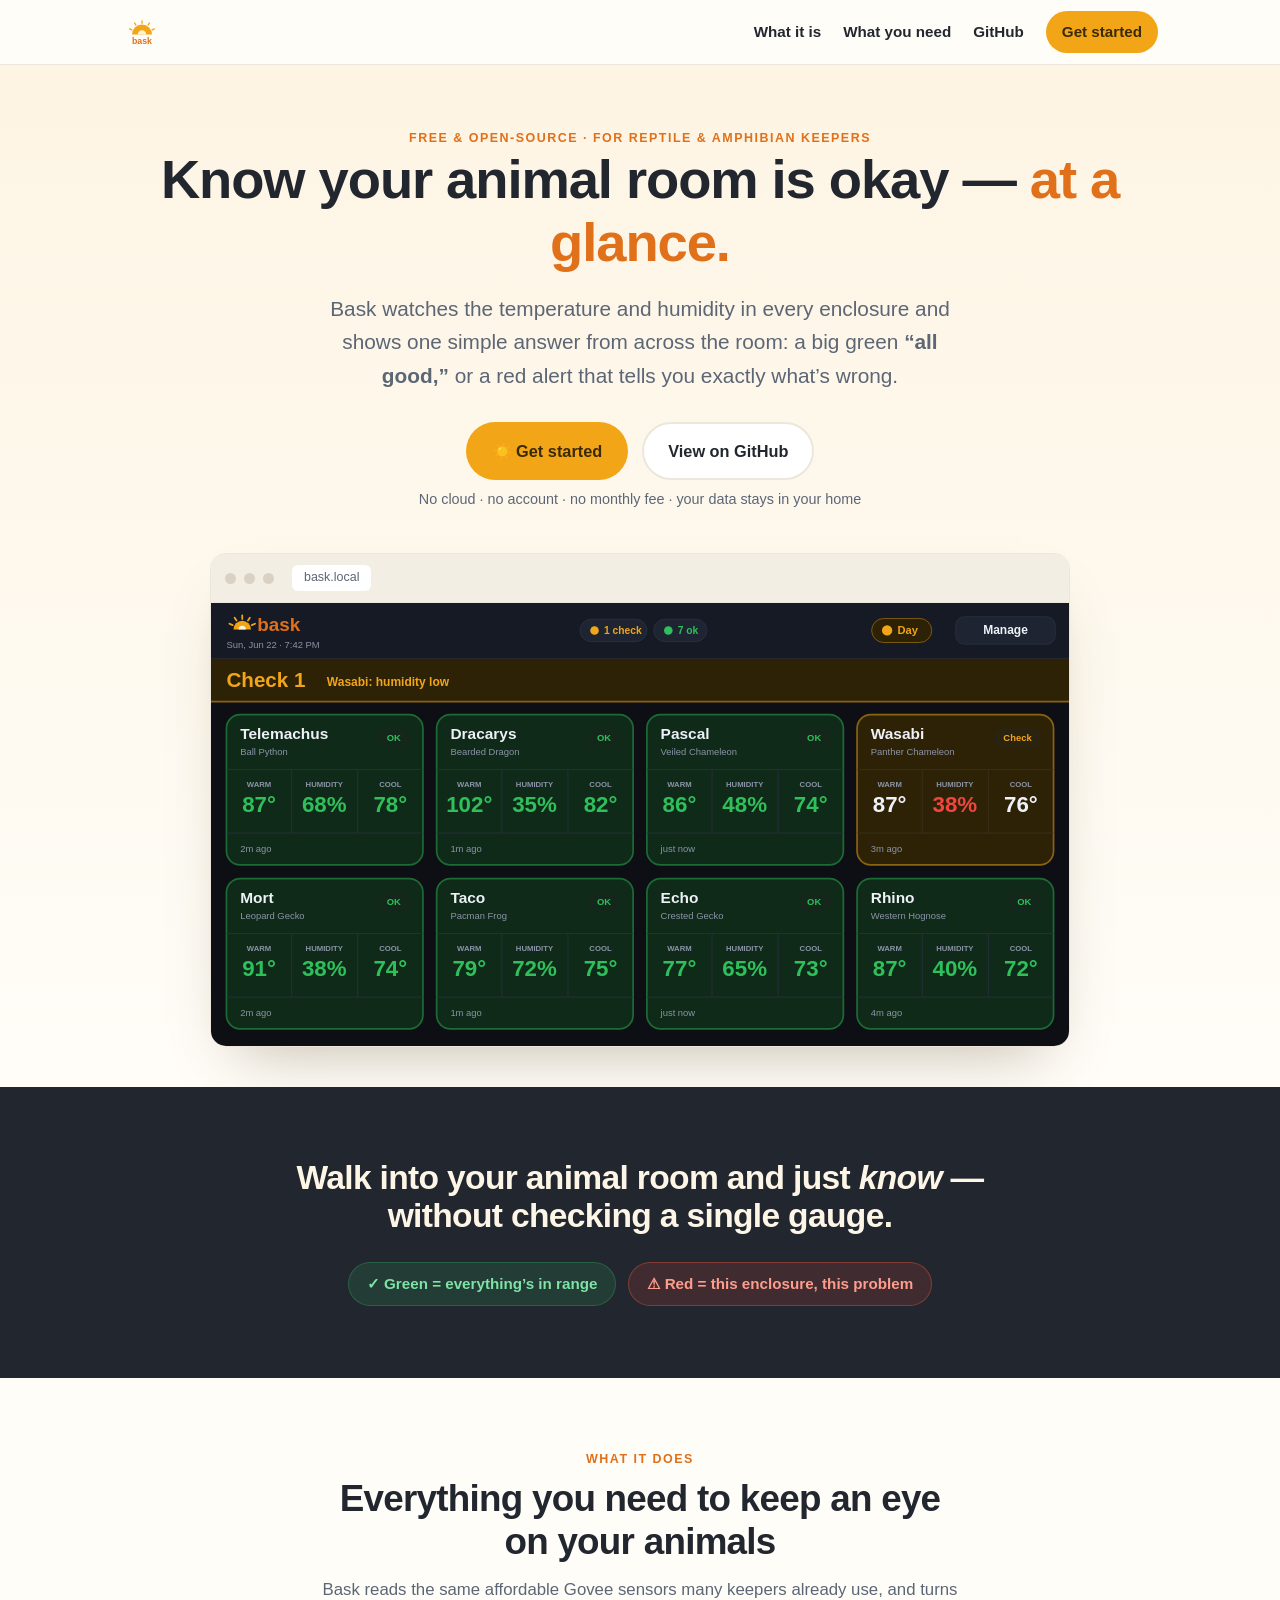
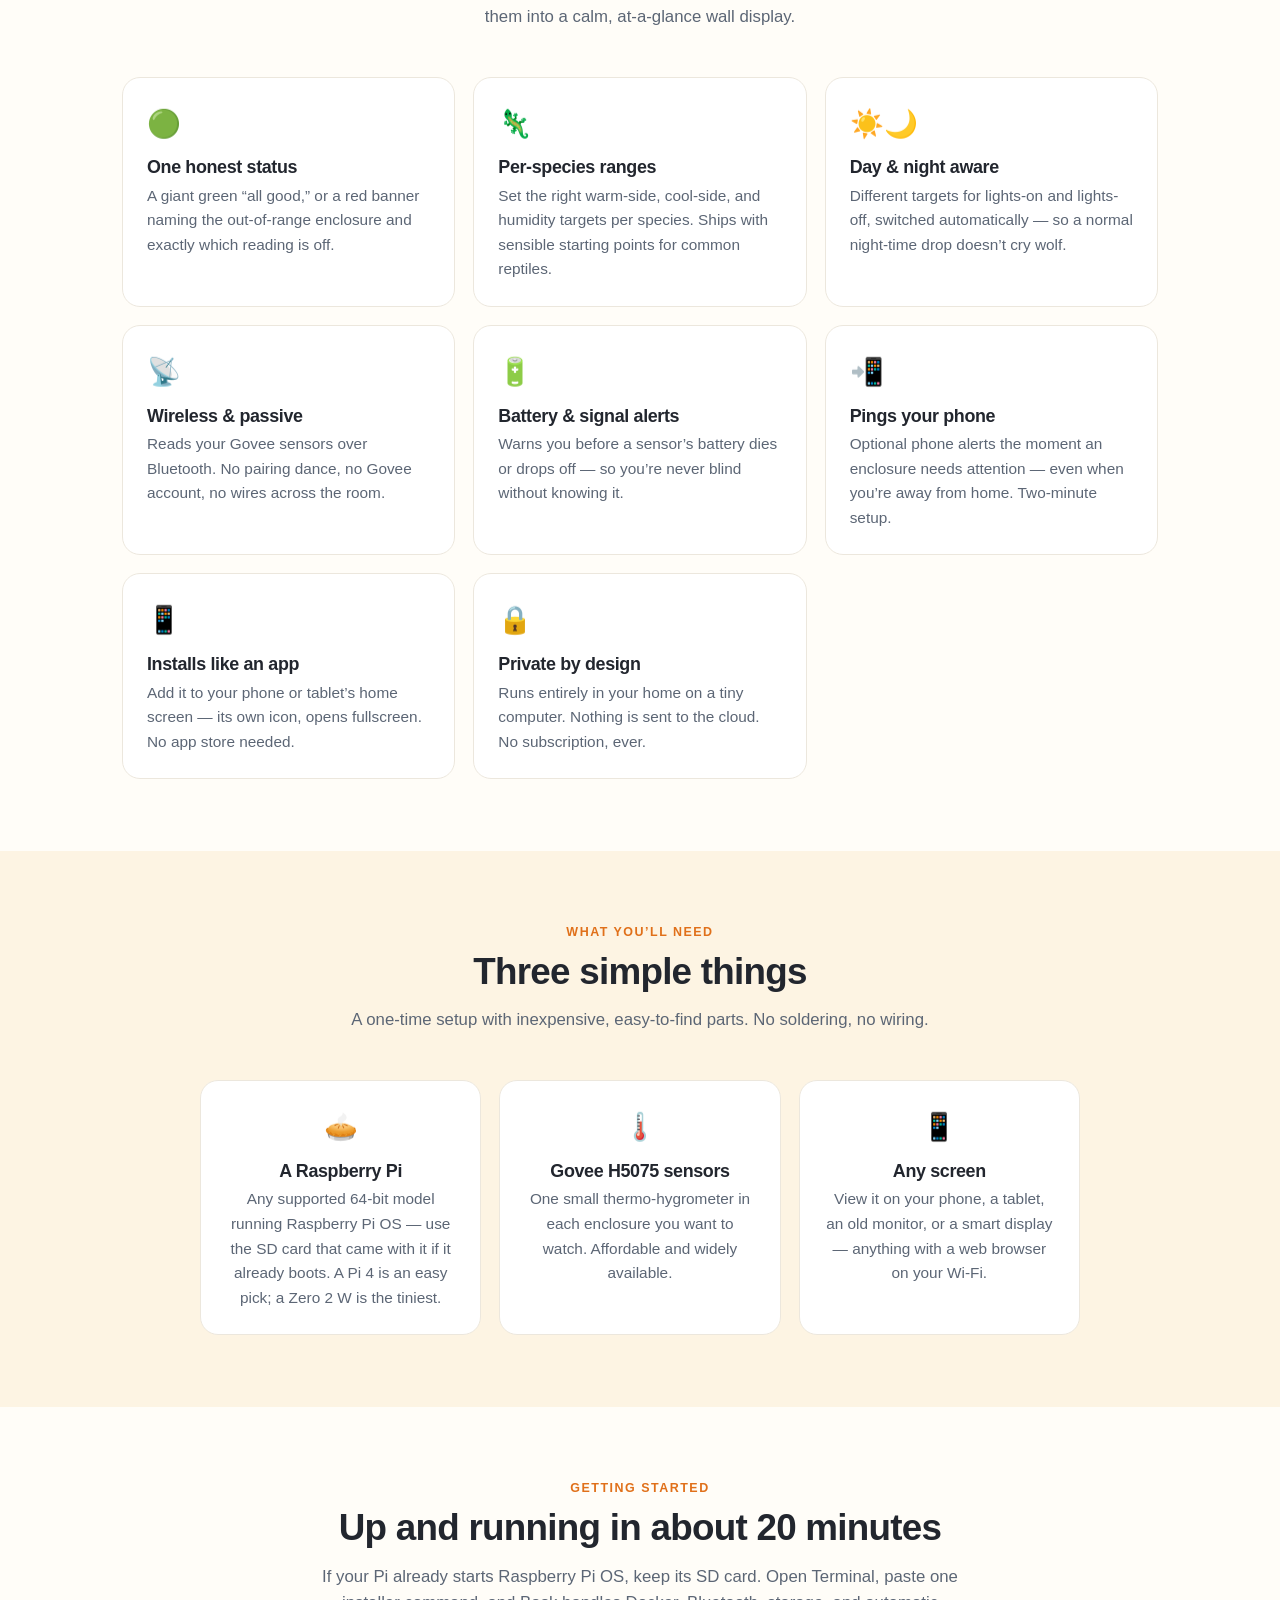
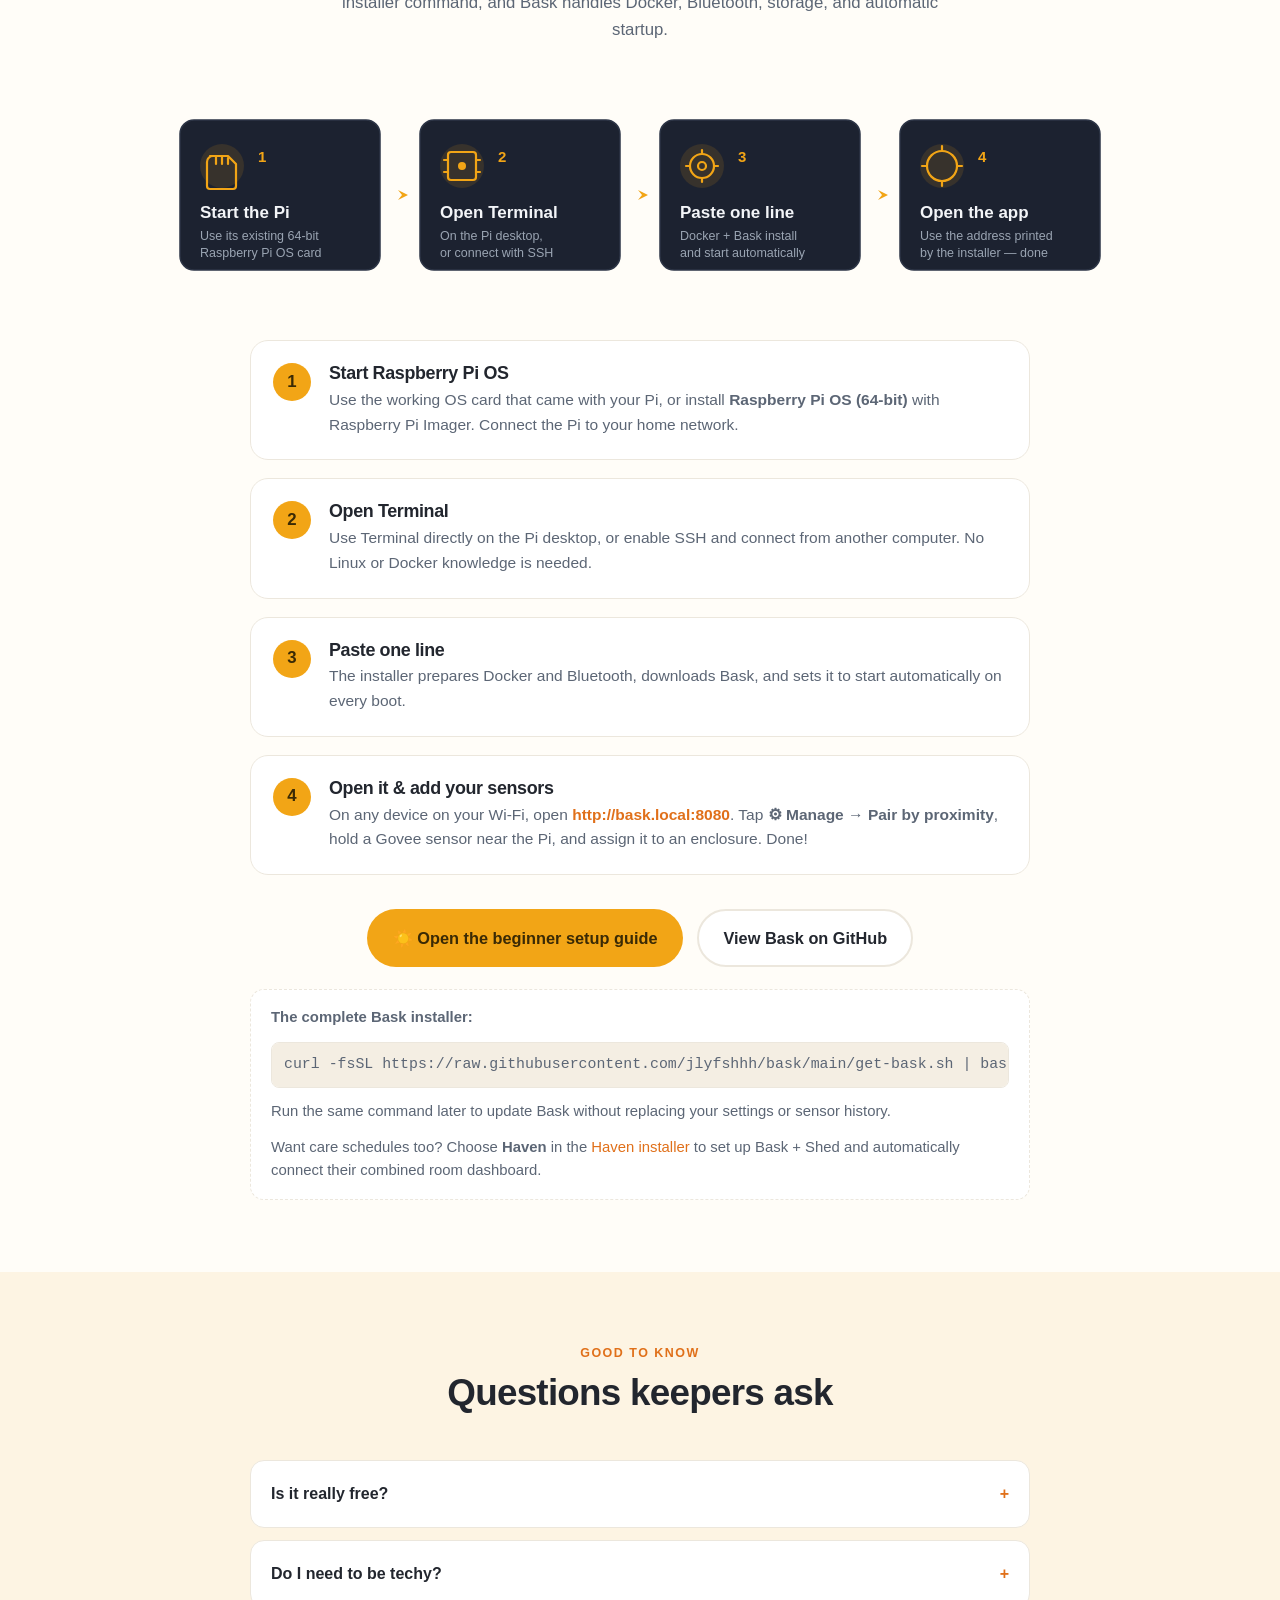
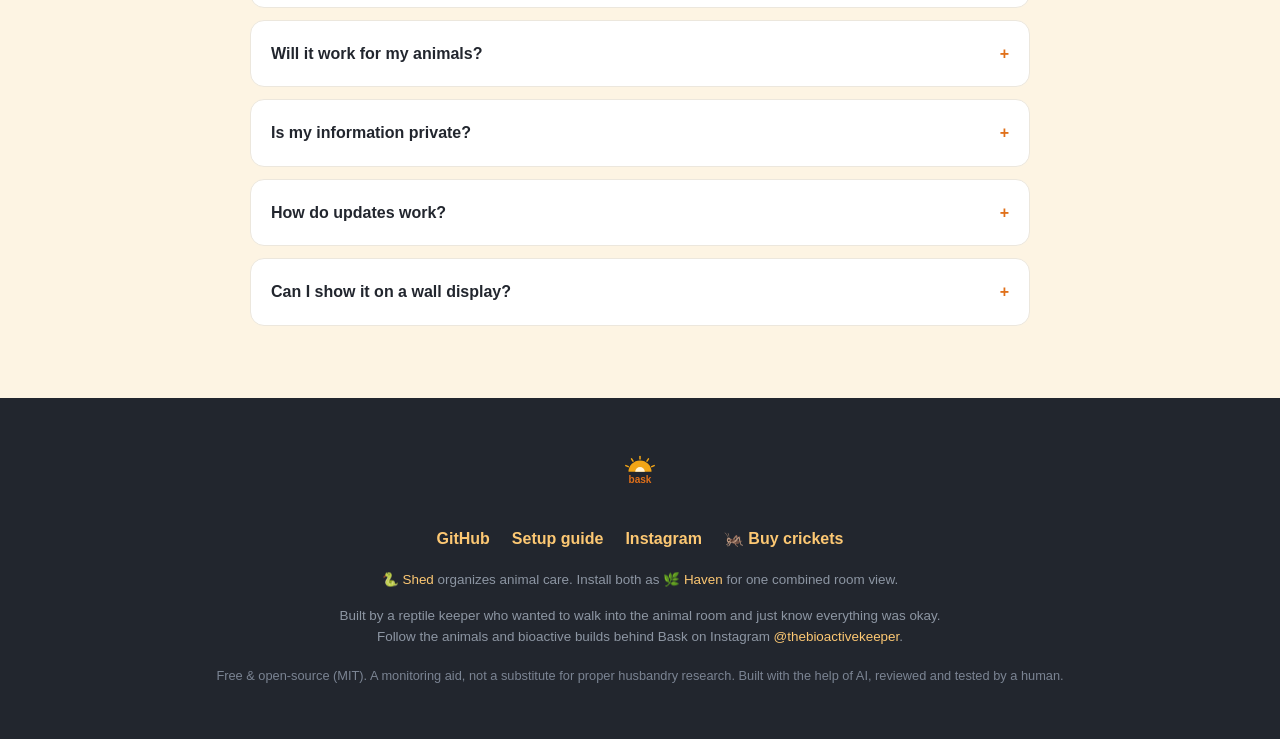
==== site/bask/index.html @ ff04542f "Serve every page from one domain under real paths The URLs were inconsistent — /haven was a path whi" ====
<!DOCTYPE html>
<html lang="en">
<head>
<meta charset="UTF-8">
<meta name="viewport" content="width=device-width, initial-scale=1">
<title>Bask — know your animal room is okay, at a glance</title>
<meta name="description" content="Bask is a free, self-hosted Docker dashboard for reptile & amphibian keepers. It reads Govee sensors over Bluetooth and shows a big green 'all good' — or a clear alert. One-line Raspberry Pi install, no account.">
<link rel="icon" type="image/svg+xml" href="favicon.svg">

<!-- Social / link previews -->
<meta property="og:type" content="website">
<meta property="og:title" content="Bask — know your animal room is okay, at a glance">
<meta property="og:description" content="A free, self-hosted temperature & humidity dashboard for reptile keepers. One-line Docker install on Raspberry Pi OS — no account or subscription.">
<meta property="og:url" content="https://animalroom.app/bask/">
<meta property="og:image" content="https://animalroom.app/bask/og.png">
<meta property="og:image:width" content="1200">
<meta property="og:image:height" content="630">
<meta name="twitter:card" content="summary_large_image">
<meta name="twitter:title" content="Bask — know your animal room is okay, at a glance">
<meta name="twitter:description" content="A free, self-hosted temperature & humidity dashboard for reptile keepers. One-line Docker install on Raspberry Pi OS.">
<meta name="twitter:image" content="https://animalroom.app/bask/og.png">

<style>
  :root{
    --amber:#F2A516; --amber-deep:#E0701A; --cream:#FFF3D6;
    --ink:#22262e; --muted:#5c6675; --line:#ece7dd;
    --bg:#fffdf8; --bg-warm:#fdf4e3; --card:#ffffff;
    --ok:#2e9e5b; --danger:#e0533d;
    --radius:18px; --maxw:1080px;
    --font:-apple-system,BlinkMacSystemFont,"Segoe UI",Roboto,Helvetica,Arial,sans-serif;
  }
  *{box-sizing:border-box}
  html{scroll-behavior:smooth}
  body{margin:0;font-family:var(--font);color:var(--ink);background:var(--bg);line-height:1.6;-webkit-font-smoothing:antialiased}
  a{color:var(--amber-deep);text-decoration:none}
  a:hover{text-decoration:underline}
  h1,h2,h3{line-height:1.15;letter-spacing:-0.02em;margin:0}
  .wrap{max-width:var(--maxw);margin:0 auto;padding:0 22px}
  section{padding:72px 0}
  .eyebrow{text-transform:uppercase;letter-spacing:.12em;font-size:.78rem;font-weight:800;color:var(--amber-deep)}

  /* Header */
  header{position:sticky;top:0;z-index:50;background:rgba(255,253,248,.85);backdrop-filter:blur(10px);border-bottom:1px solid var(--line)}
  .nav{display:flex;align-items:center;justify-content:space-between;height:64px}
  .nav img{height:30px;display:block}
  .nav-links{display:flex;align-items:center;gap:22px;font-weight:600;font-size:.95rem}
  .nav-links a{color:var(--ink)}
  .nav-cta{background:var(--amber);color:#3a2a05!important;padding:9px 16px;border-radius:999px;font-weight:700}
  .nav-cta:hover{background:var(--amber-deep);color:#fff!important;text-decoration:none}
  @media(max-width:620px){.nav-links .hide-sm{display:none}}

  /* Hero */
  .hero{background:linear-gradient(180deg,var(--bg-warm),var(--bg));padding:64px 0 40px;text-align:center}
  .hero h1{font-size:clamp(2.1rem,5.5vw,3.4rem);font-weight:800}
  .hero .sun{font-size:2.2rem}
  .hero p.lead{font-size:clamp(1.05rem,2.4vw,1.3rem);color:var(--muted);max-width:640px;margin:18px auto 0}
  .cta-row{display:flex;gap:14px;justify-content:center;flex-wrap:wrap;margin:30px 0 8px}
  .btn{display:inline-flex;align-items:center;gap:9px;padding:14px 24px;border-radius:999px;font-weight:700;font-size:1.02rem;border:2px solid transparent;cursor:pointer}
  .btn-primary{background:var(--amber);color:#3a2a05}
  .btn-primary:hover{background:var(--amber-deep);color:#fff;text-decoration:none}
  .btn-ghost{background:#fff;border-color:var(--line);color:var(--ink)}
  .btn-ghost:hover{border-color:var(--amber);text-decoration:none}
  .hero-note{font-size:.9rem;color:var(--muted);margin-top:6px}

  /* Browser mockup */
  .mock{max-width:860px;margin:42px auto 0;border-radius:16px;overflow:hidden;border:1px solid var(--line);box-shadow:0 30px 60px -28px rgba(80,60,20,.35)}
  .mock-bar{display:flex;align-items:center;gap:8px;padding:11px 14px;background:#f3eee4;border-bottom:1px solid var(--line)}
  .mock-bar i{width:11px;height:11px;border-radius:50%;background:#d9d2c4;display:block}
  .mock-url{margin-left:10px;font-size:.78rem;color:var(--muted);background:#fff;border-radius:6px;padding:3px 12px}
  .mock img{display:block;width:100%}

  /* Idea band */
  .idea{background:var(--ink);color:#fdf6e7;text-align:center}
  .idea h2{font-size:clamp(1.5rem,4vw,2.1rem);font-weight:800;max-width:720px;margin:0 auto}
  .idea .chips{display:flex;gap:12px;justify-content:center;margin-top:26px;flex-wrap:wrap}
  .chip{padding:9px 18px;border-radius:999px;font-weight:700;font-size:.95rem}
  .chip.good{background:rgba(46,158,91,.18);color:#7ee3a6;border:1px solid rgba(46,158,91,.4)}
  .chip.bad{background:rgba(224,83,61,.16);color:#ff9d8c;border:1px solid rgba(224,83,61,.4)}

  /* Section heads */
  .shead{text-align:center;max-width:640px;margin:0 auto 46px}
  .shead h2{font-size:clamp(1.6rem,4vw,2.3rem);font-weight:800;margin-top:8px}
  .shead p{color:var(--muted);margin:14px 0 0;font-size:1.05rem}

  /* Feature grid */
  .grid{display:grid;grid-template-columns:repeat(auto-fit,minmax(250px,1fr));gap:18px}
  .feat{background:var(--card);border:1px solid var(--line);border-radius:var(--radius);padding:24px}
  .feat .ico{font-size:1.7rem}
  .feat h3{font-size:1.12rem;margin:12px 0 6px}
  .feat p{margin:0;color:var(--muted);font-size:.96rem}

  /* Need */
  .need{background:var(--bg-warm)}
  .need .grid{max-width:880px;margin:0 auto}
  .need .feat{text-align:center;background:#fff}

  /* Steps */
  .flow{max-width:940px;margin:0 auto 40px;display:block}
  .flow img{width:100%;display:block}
  .steps{display:grid;gap:18px;max-width:780px;margin:0 auto}
  .step{display:flex;gap:18px;background:var(--card);border:1px solid var(--line);border-radius:var(--radius);padding:22px}
  .step .n{flex:none;width:38px;height:38px;border-radius:50%;background:var(--amber);color:#3a2a05;font-weight:800;display:flex;align-items:center;justify-content:center;font-size:1.05rem}
  .step h3{font-size:1.12rem;margin:0 0 4px}
  .step p{margin:0;color:var(--muted);font-size:.97rem}
  .step code{background:#f4eee3;border:1px solid var(--line);border-radius:6px;padding:2px 7px;font-size:.86em}
  .step .url{font-weight:700;color:var(--amber-deep)}
  .alt{max-width:780px;margin:22px auto 0;background:#fff;border:1px dashed var(--line);border-radius:14px;padding:16px 20px;font-size:.93rem;color:var(--muted)}
  .alt code{display:block;max-width:100%;overflow-x:auto;margin:12px 0;background:#f4eee3;border:1px solid var(--line);border-radius:8px;padding:10px 12px;white-space:nowrap;user-select:all}

  /* FAQ */
  .faq{max-width:780px;margin:0 auto;display:grid;gap:12px}
  details{background:var(--card);border:1px solid var(--line);border-radius:14px;padding:4px 20px}
  summary{cursor:pointer;font-weight:700;padding:16px 0;list-style:none}
  summary::-webkit-details-marker{display:none}
  summary::after{content:"+";float:right;color:var(--amber-deep);font-weight:800}
  details[open] summary::after{content:"–"}
  details p{margin:0 0 16px;color:var(--muted)}

  /* Footer */
  footer{background:var(--ink);color:#cdd3dc;padding:54px 0 40px;text-align:center}
  footer .flogo{height:34px;margin-bottom:14px}
  footer a{color:#fdc873}
  .flinks{display:flex;gap:22px;justify-content:center;flex-wrap:wrap;margin:18px 0;font-weight:600}
  footer .fine{font-size:.84rem;color:#8d96a3;max-width:640px;margin:14px auto 0}
  .disc{font-size:.8rem;color:#7b8493;margin-top:18px}
</style>
</head>
<body>

<header>
  <div class="wrap nav">
    <a href="#top"><img src="bask-logo.svg" alt="Bask"></a>
    <nav class="nav-links">
      <a class="hide-sm" href="#what">What it is</a>
      <a class="hide-sm" href="#need">What you need</a>
      <a href="https://github.com/jlyfshhh/bask">GitHub</a>
      <a class="nav-cta" href="#start">Get started</a>
    </nav>
  </div>
</header>

<a id="top"></a>
<section class="hero">
  <div class="wrap">
    <div class="eyebrow">Free &amp; open-source · for reptile &amp; amphibian keepers</div>
    <h1>Know your animal room is okay — <span style="color:var(--amber-deep)">at a glance.</span></h1>
    <p class="lead">Bask watches the temperature and humidity in every enclosure and shows one simple answer from across the room: a big green <b>“all good,”</b> or a red alert that tells you exactly what’s wrong.</p>
    <div class="cta-row">
      <a class="btn btn-primary" href="#start">☀️ Get started</a>
      <a class="btn btn-ghost" href="https://github.com/jlyfshhh/bask">View on GitHub</a>
    </div>
    <div class="hero-note">No cloud · no account · no monthly fee · your data stays in your home</div>

    <div class="mock">
      <div class="mock-bar"><i></i><i></i><i></i><span class="mock-url">bask.local</span></div>
      <img src="dashboard.svg" alt="The Bask dashboard showing enclosures with temperature and humidity, most green and one flagged">
    </div>
  </div>
</section>

<section class="idea">
  <div class="wrap">
    <h2>Walk into your animal room and just <em>know</em> — without checking a single gauge.</h2>
    <div class="chips">
      <span class="chip good">✓ Green = everything’s in range</span>
      <span class="chip bad">⚠ Red = this enclosure, this problem</span>
    </div>
  </div>
</section>

<section id="what">
  <div class="wrap">
    <div class="shead">
      <div class="eyebrow">What it does</div>
      <h2>Everything you need to keep an eye on your animals</h2>
      <p>Bask reads the same affordable Govee sensors many keepers already use, and turns them into a calm, at-a-glance wall display.</p>
    </div>
    <div class="grid">
      <div class="feat"><div class="ico">🟢</div><h3>One honest status</h3><p>A giant green “all good,” or a red banner naming the out-of-range enclosure and exactly which reading is off.</p></div>
      <div class="feat"><div class="ico">🦎</div><h3>Per-species ranges</h3><p>Set the right warm-side, cool-side, and humidity targets per species. Ships with sensible starting points for common reptiles.</p></div>
      <div class="feat"><div class="ico">☀️🌙</div><h3>Day &amp; night aware</h3><p>Different targets for lights-on and lights-off, switched automatically — so a normal night-time drop doesn’t cry wolf.</p></div>
      <div class="feat"><div class="ico">📡</div><h3>Wireless &amp; passive</h3><p>Reads your Govee sensors over Bluetooth. No pairing dance, no Govee account, no wires across the room.</p></div>
      <div class="feat"><div class="ico">🔋</div><h3>Battery &amp; signal alerts</h3><p>Warns you before a sensor’s battery dies or drops off — so you’re never blind without knowing it.</p></div>
      <div class="feat"><div class="ico">📲</div><h3>Pings your phone</h3><p>Optional phone alerts the moment an enclosure needs attention — even when you’re away from home. Two-minute setup.</p></div>
      <div class="feat"><div class="ico">📱</div><h3>Installs like an app</h3><p>Add it to your phone or tablet’s home screen — its own icon, opens fullscreen. No app store needed.</p></div>
      <div class="feat"><div class="ico">🔒</div><h3>Private by design</h3><p>Runs entirely in your home on a tiny computer. Nothing is sent to the cloud. No subscription, ever.</p></div>
    </div>
  </div>
</section>

<section class="need" id="need">
  <div class="wrap">
    <div class="shead">
      <div class="eyebrow">What you’ll need</div>
      <h2>Three simple things</h2>
      <p>A one-time setup with inexpensive, easy-to-find parts. No soldering, no wiring.</p>
    </div>
    <div class="grid">
      <div class="feat"><div class="ico">🥧</div><h3>A Raspberry Pi</h3><p>Any supported 64-bit model running Raspberry Pi OS — use the SD card that came with it if it already boots. A Pi 4 is an easy pick; a Zero 2 W is the tiniest.</p></div>
      <div class="feat"><div class="ico">🌡️</div><h3>Govee H5075 sensors</h3><p>One small thermo-hygrometer in each enclosure you want to watch. Affordable and widely available.</p></div>
      <div class="feat"><div class="ico">📱</div><h3>Any screen</h3><p>View it on your phone, a tablet, an old monitor, or a smart display — anything with a web browser on your Wi-Fi.</p></div>
    </div>
  </div>
</section>

<section id="start">
  <div class="wrap">
    <div class="shead">
      <div class="eyebrow">Getting started</div>
      <h2>Up and running in about 20 minutes</h2>
      <p>If your Pi already starts Raspberry Pi OS, keep its SD card. Open Terminal, paste one installer command, and Bask handles Docker, Bluetooth, storage, and automatic startup.</p>
    </div>

    <a class="flow"><img src="setup-flow.svg" alt="Four steps: start Raspberry Pi OS, open Terminal, install Bask, open the dashboard"></a>

    <div class="steps">
      <div class="step"><div class="n">1</div><div>
        <h3>Start Raspberry Pi OS</h3>
        <p>Use the working OS card that came with your Pi, or install <b>Raspberry Pi OS (64-bit)</b> with Raspberry Pi Imager. Connect the Pi to your home network.</p>
      </div></div>
      <div class="step"><div class="n">2</div><div>
        <h3>Open Terminal</h3>
        <p>Use Terminal directly on the Pi desktop, or enable SSH and connect from another computer. No Linux or Docker knowledge is needed.</p>
      </div></div>
      <div class="step"><div class="n">3</div><div>
        <h3>Paste one line</h3>
        <p>The installer prepares Docker and Bluetooth, downloads Bask, and sets it to start automatically on every boot.</p>
      </div></div>
      <div class="step"><div class="n">4</div><div>
        <h3>Open it &amp; add your sensors</h3>
        <p>On any device on your Wi-Fi, open <span class="url">http://bask.local:8080</span>. Tap <b>⚙ Manage → Pair by proximity</b>, hold a Govee sensor near the Pi, and assign it to an enclosure. Done!</p>
      </div></div>
    </div>

    <div class="cta-row" style="margin-top:34px">
      <a class="btn btn-primary" href="https://github.com/jlyfshhh/bask/blob/main/docs/SETUP.md">☀️ Open the beginner setup guide</a>
      <a class="btn btn-ghost" href="https://github.com/jlyfshhh/bask">View Bask on GitHub</a>
    </div>
    <div class="alt">
      <b>The complete Bask installer:</b>
      <code>curl -fsSL https://raw.githubusercontent.com/jlyfshhh/bask/main/get-bask.sh | bash</code>
      <p style="margin:12px 0 0">Run the same command later to update Bask without replacing your settings or sensor history.</p>
      <p style="margin:12px 0 0">Want care schedules too? Choose <b>Haven</b> in the <a href="/haven/#install">Haven installer</a> to set up Bask + Shed and automatically connect their combined room dashboard.</p>
    </div>
  </div>
</section>

<section style="background:var(--bg-warm)">
  <div class="wrap">
    <div class="shead"><div class="eyebrow">Good to know</div><h2>Questions keepers ask</h2></div>
    <div class="faq">
      <details><summary>Is it really free?</summary><p>Yes — completely free and open-source under the MIT license. There’s no account, no subscription, and nothing is sold. If it helps and you’d like to chip in toward the animals’ crickets, there’s an optional tip jar, but it’s never required.</p></details>
      <details><summary>Do I need to be techy?</summary><p>No. Start Raspberry Pi OS, open Terminal, and paste one line. The installer handles Docker, Bluetooth, persistent storage, and automatic startup. The beginner guide explains both the on-screen and remote-SSH routes.</p></details>
      <details><summary>Will it work for my animals?</summary><p>Bask works for any keeper using Govee H5075 sensors. It ships with starting temperature and humidity ranges for several common reptiles, and you can adjust every number to match your species and your room. <b>It’s a monitoring aid, not veterinary advice</b> — always verify against trusted care resources.</p></details>
      <details><summary>Is my information private?</summary><p>Yes. Sensor readings, enclosure settings, and history stay on your own Raspberry Pi. Core monitoring needs no account or cloud. Optional integrations such as ntfy alerts or Cielo room climate contact only the service you choose to connect.</p></details>
      <details><summary>How do updates work?</summary><p>Run the same one-line installer again. It fetches the current code and rebuilds the Bask container without replacing your persistent settings or history. The Settings screen also provides a portable backup download.</p></details>
      <details><summary>Can I show it on a wall display?</summary><p>Yes. Open it on a cheap wall-mounted tablet, an old phone, a monitor, or a smart display like an Amazon Echo Show — anything with a web browser on your network.</p></details>
    </div>
  </div>
</section>

<footer>
  <div class="wrap">
    <img class="flogo" src="bask-logo.svg" alt="Bask">
    <div class="flinks">
      <a href="https://github.com/jlyfshhh/bask">GitHub</a>
      <a href="https://github.com/jlyfshhh/bask/blob/main/docs/SETUP.md">Setup guide</a>
      <a href="https://www.instagram.com/thebioactivekeeper">Instagram</a>
      <a href="https://ko-fi.com/jlyfshhh">🦗 Buy crickets</a>
    </div>
    <p class="fine"><a href="https://animalroom.app/shed/">🐍 Shed</a> organizes animal care. Install both as <a href="/haven/">🌿 Haven</a> for one combined room view.</p>
    <p class="fine">Built by a reptile keeper who wanted to walk into the animal room and just know everything was okay. Follow the animals and bioactive builds behind Bask on Instagram <a href="https://www.instagram.com/thebioactivekeeper">@thebioactivekeeper</a>.</p>
    <p class="disc">Free &amp; open-source (MIT). A monitoring aid, not a substitute for proper husbandry research. Built with the help of AI, reviewed and tested by a human.</p>
  </div>
</footer>

</body>
</html>
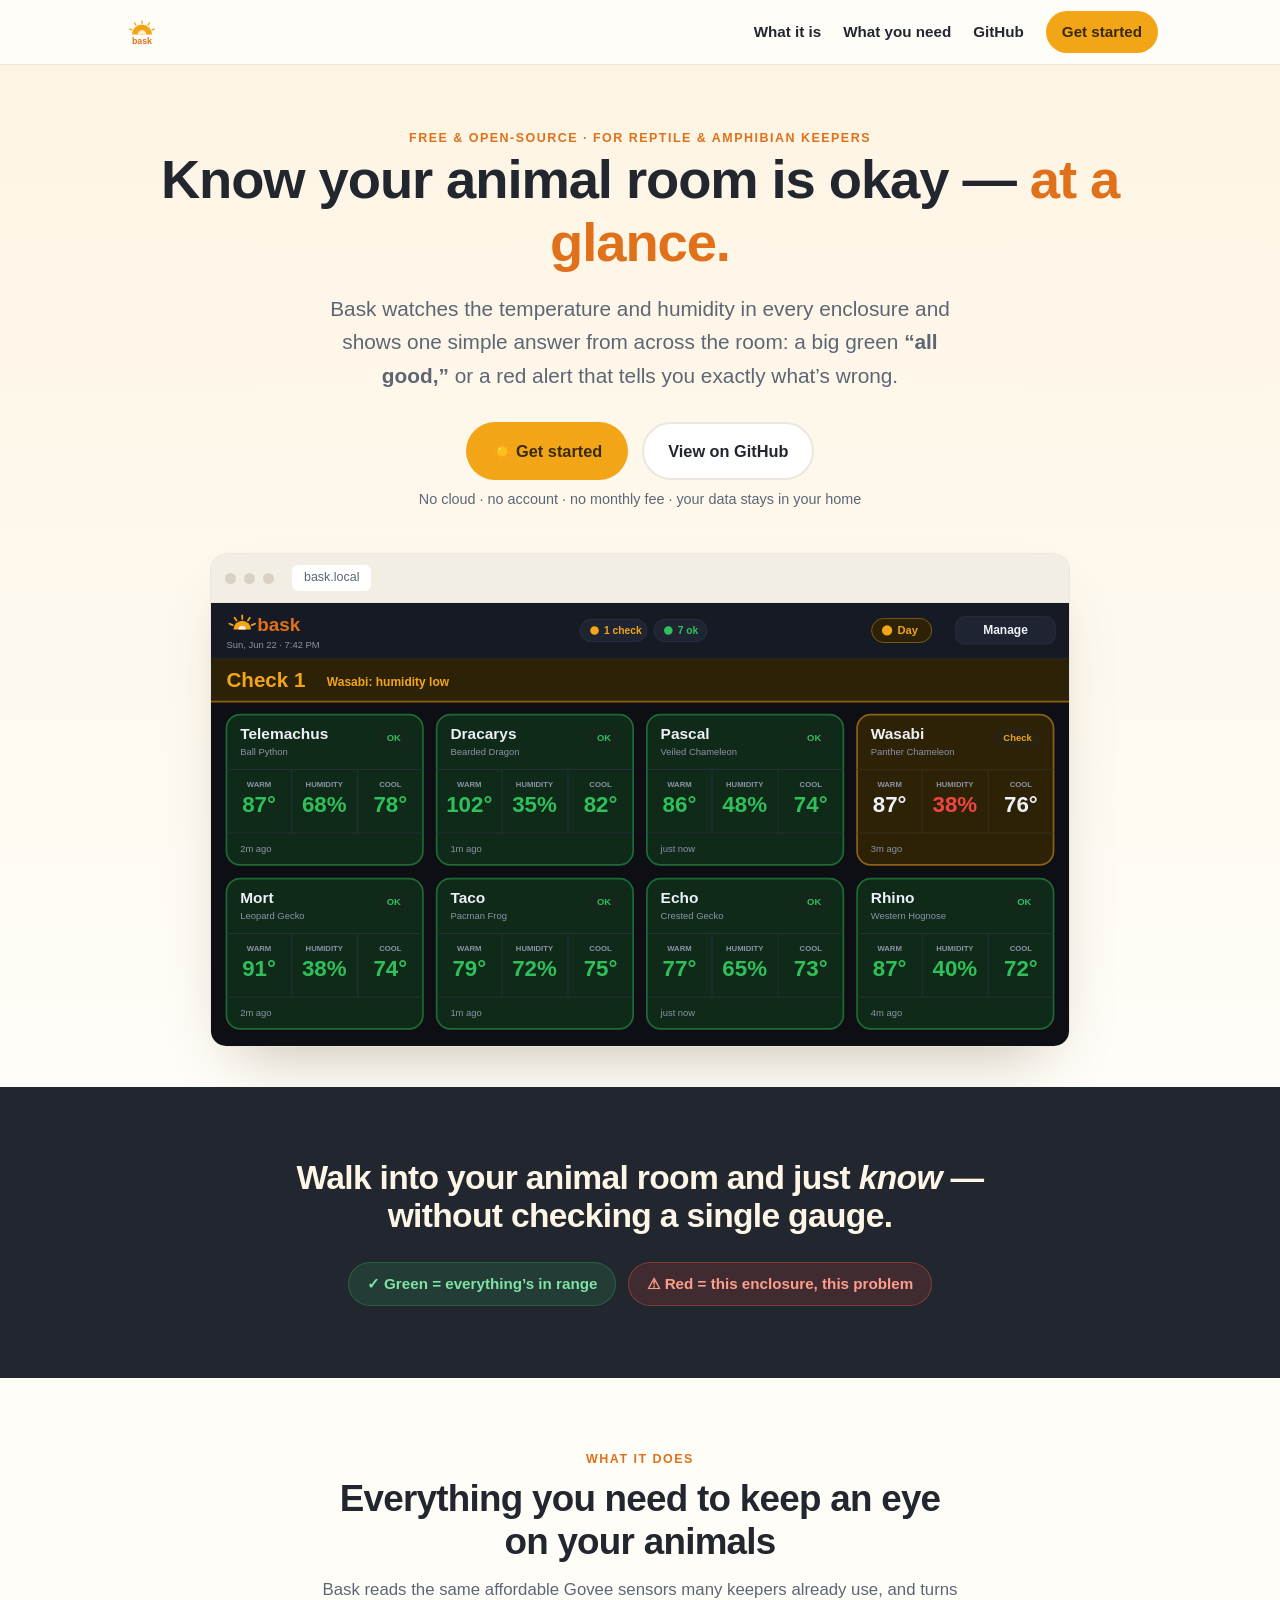
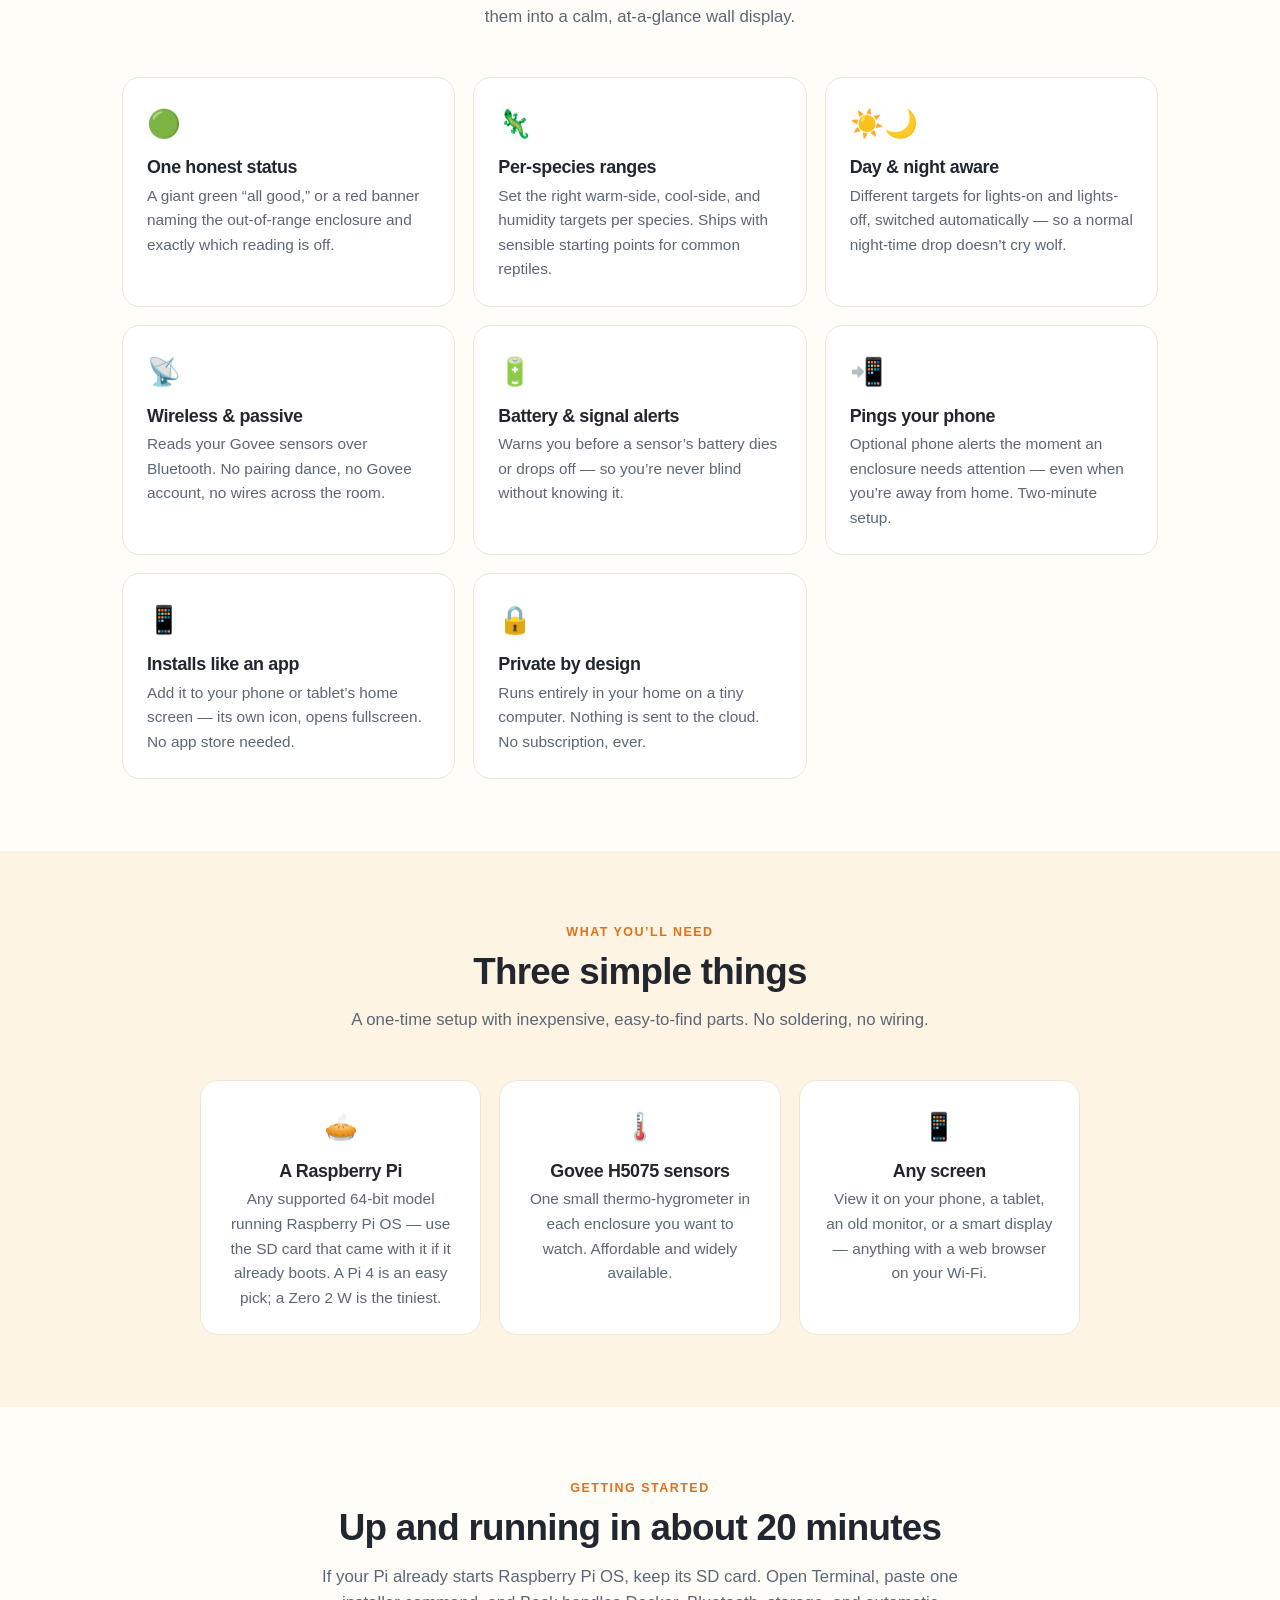
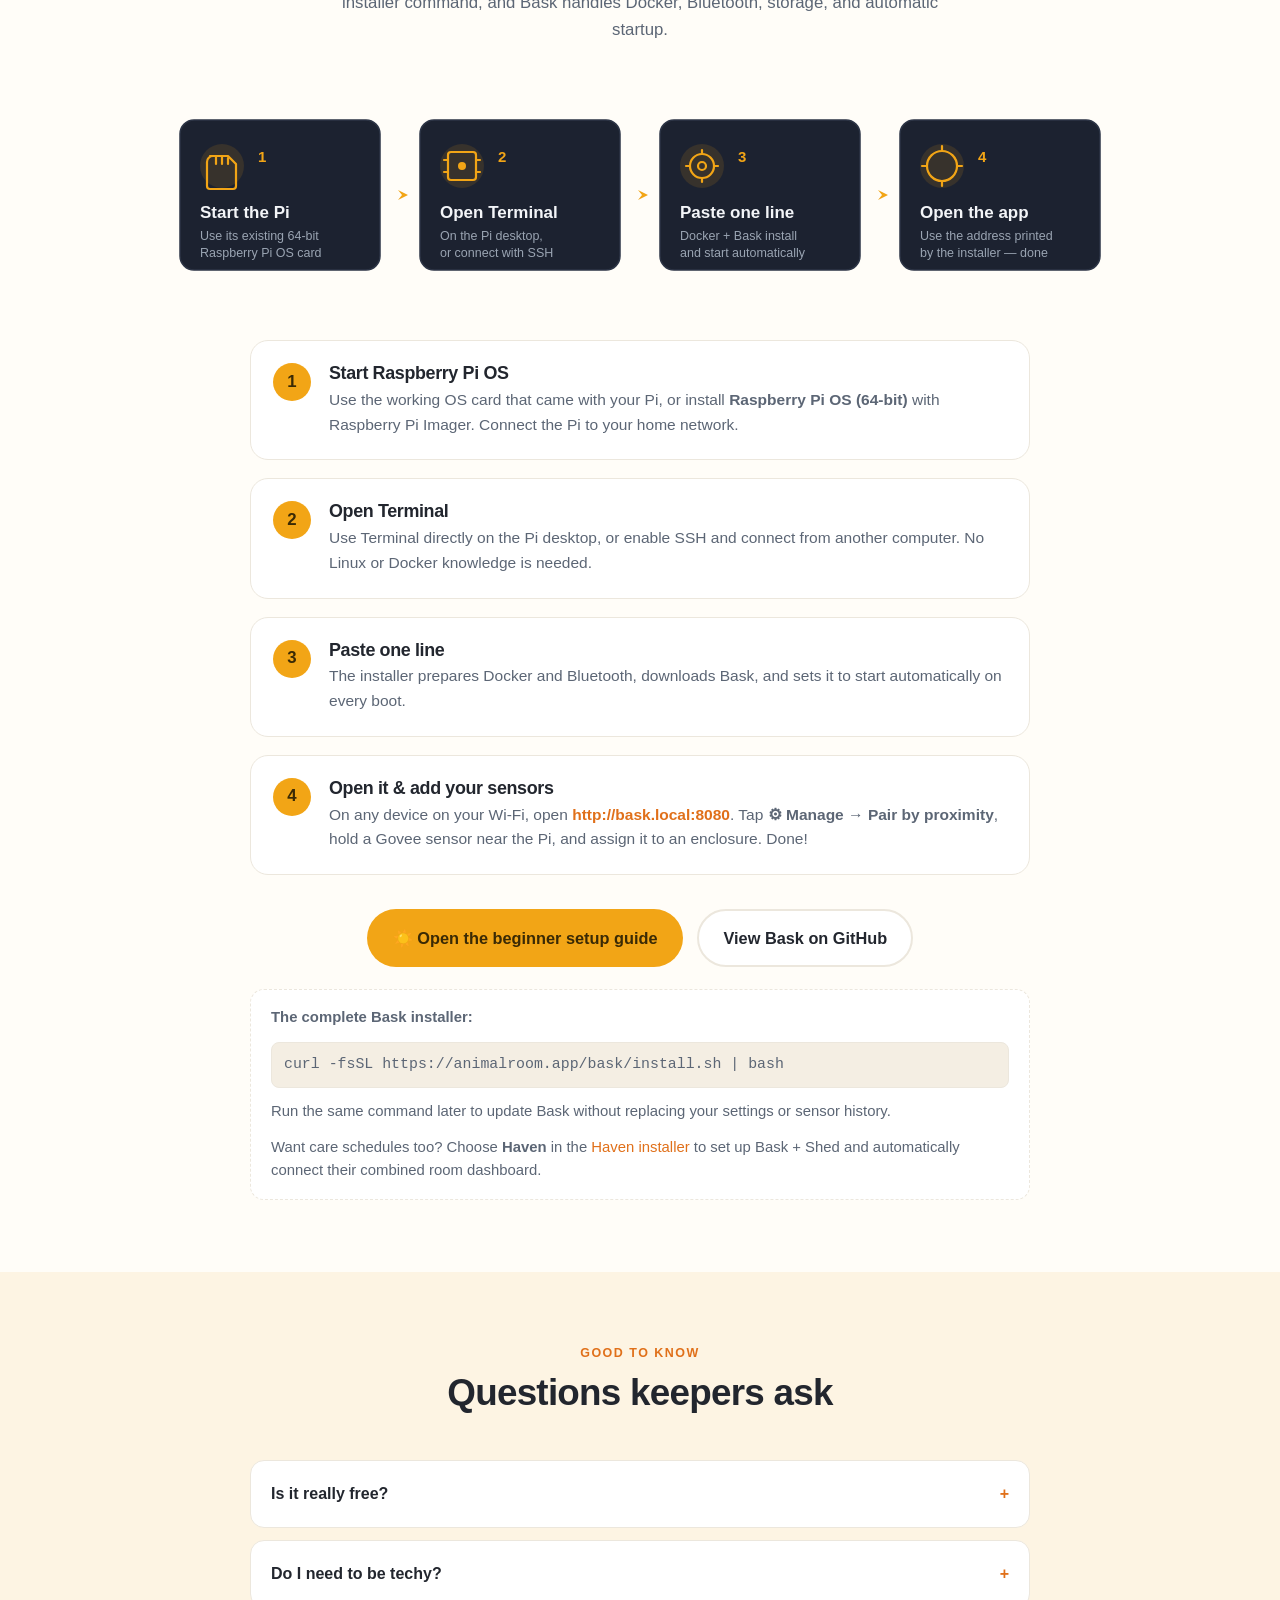
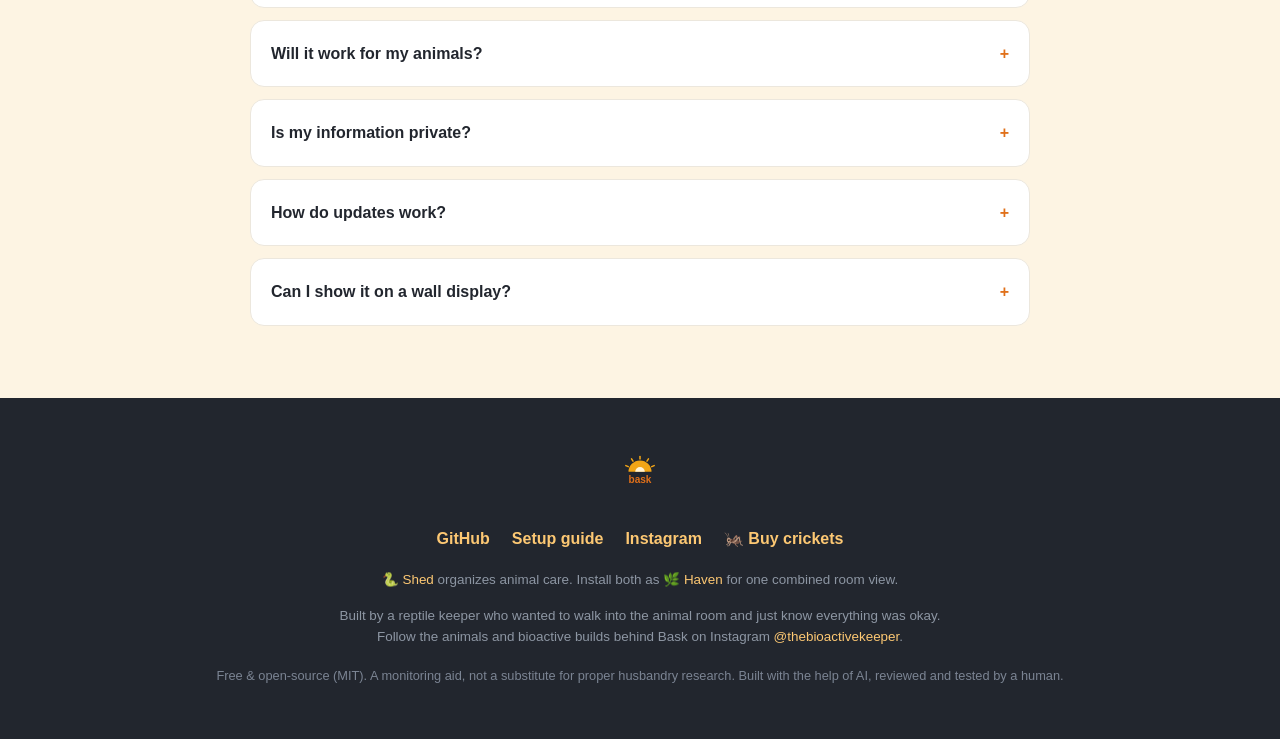
==== commit 31fc34d2: "Serve every install command from animalroom.app The Shed and Bask pages still sent people to raw.git" ====
--- a/site/bask/index.html
+++ b/site/bask/index.html
@@ -238,7 +238,7 @@
     </div>
     <div class="alt">
       <b>The complete Bask installer:</b>
-      <code>curl -fsSL https://raw.githubusercontent.com/jlyfshhh/bask/main/get-bask.sh | bash</code>
+      <code>curl -fsSL https://animalroom.app/bask/install.sh | bash</code>
       <p style="margin:12px 0 0">Run the same command later to update Bask without replacing your settings or sensor history.</p>
       <p style="margin:12px 0 0">Want care schedules too? Choose <b>Haven</b> in the <a href="/haven/#install">Haven installer</a> to set up Bask + Shed and automatically connect their combined room dashboard.</p>
     </div>
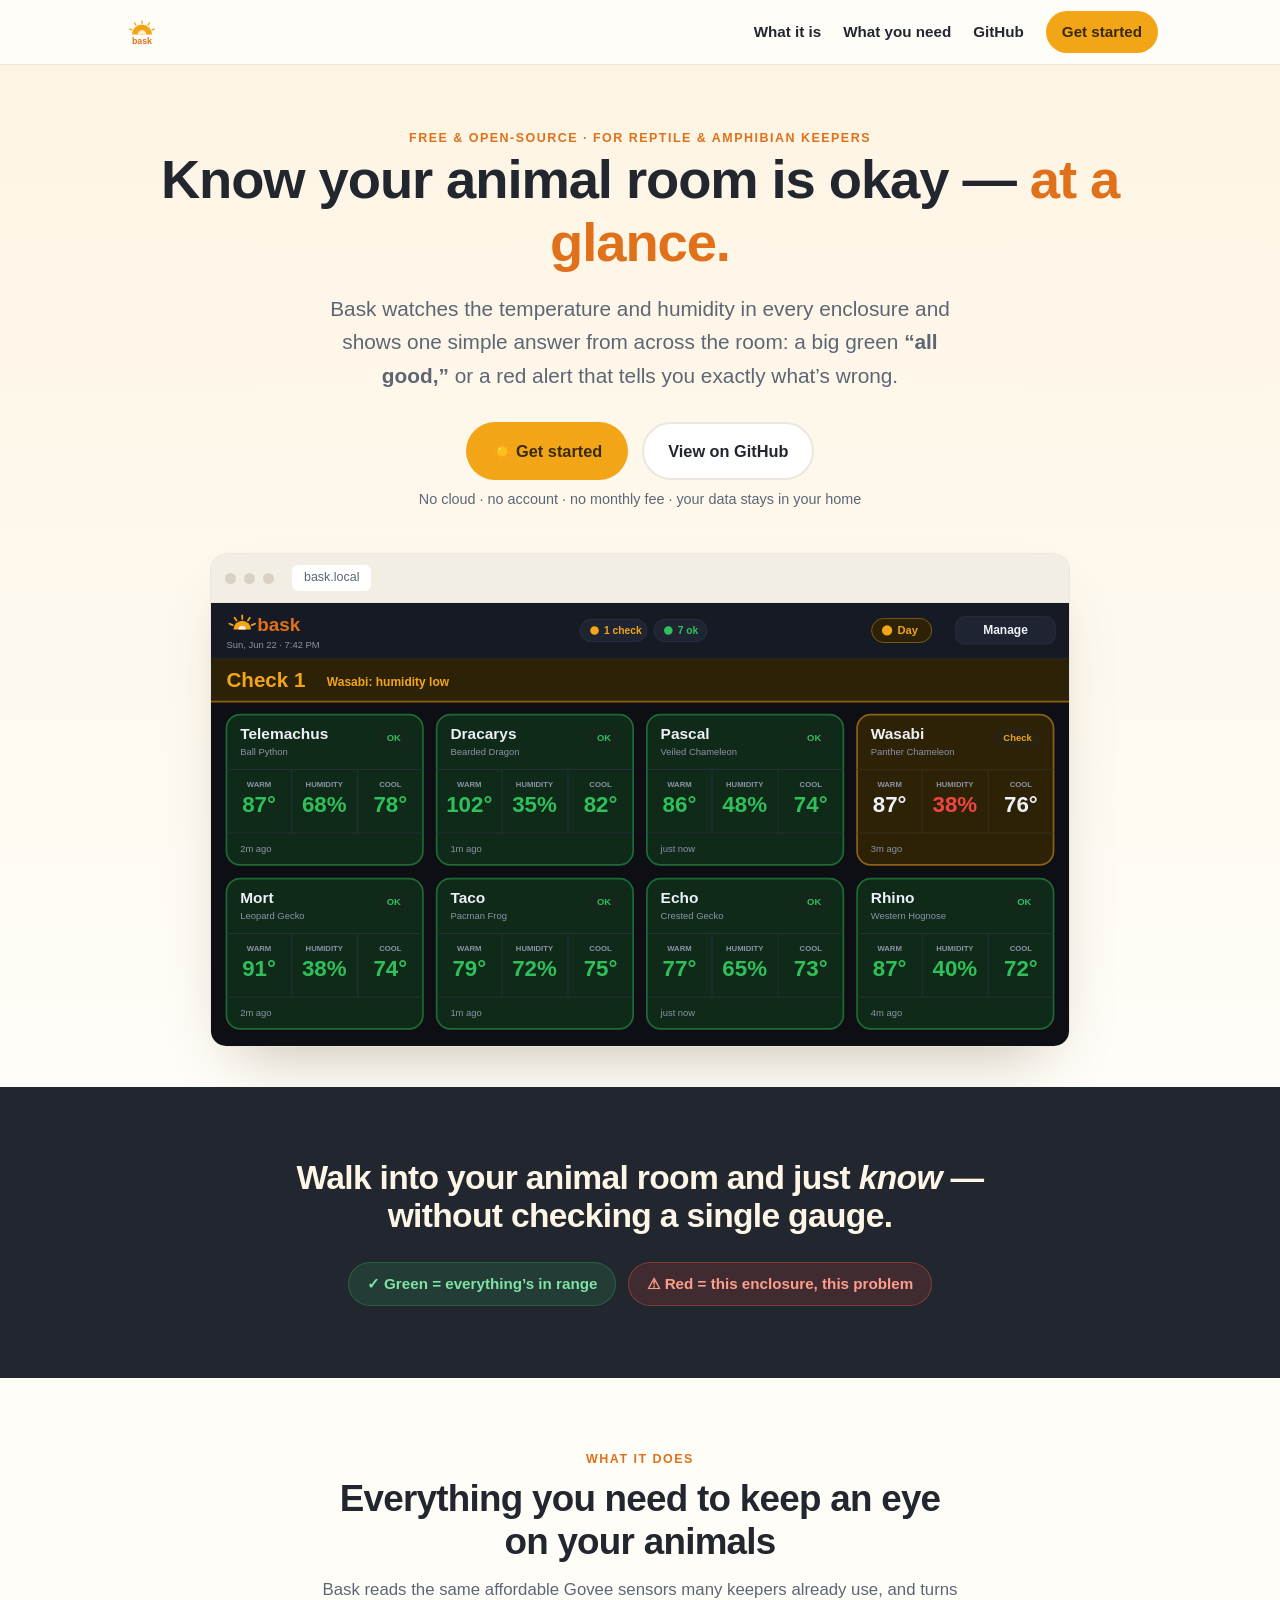
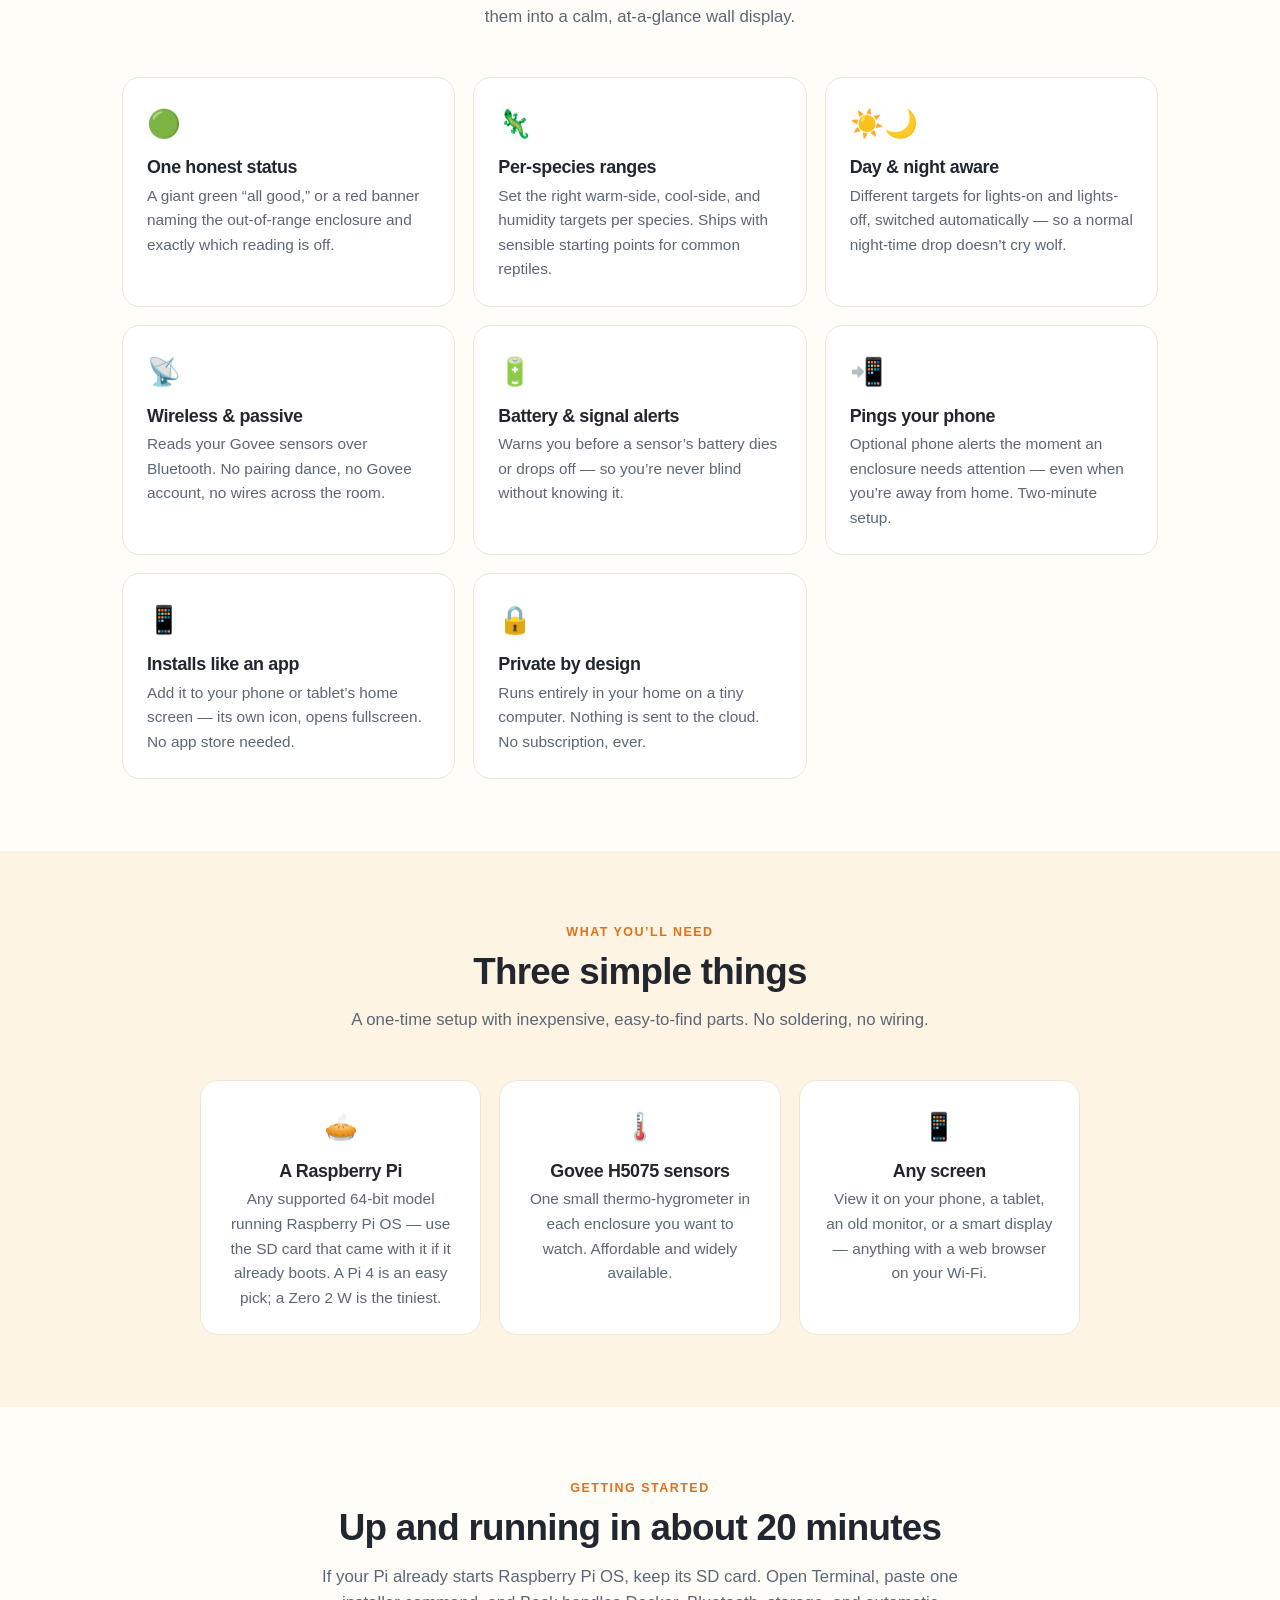
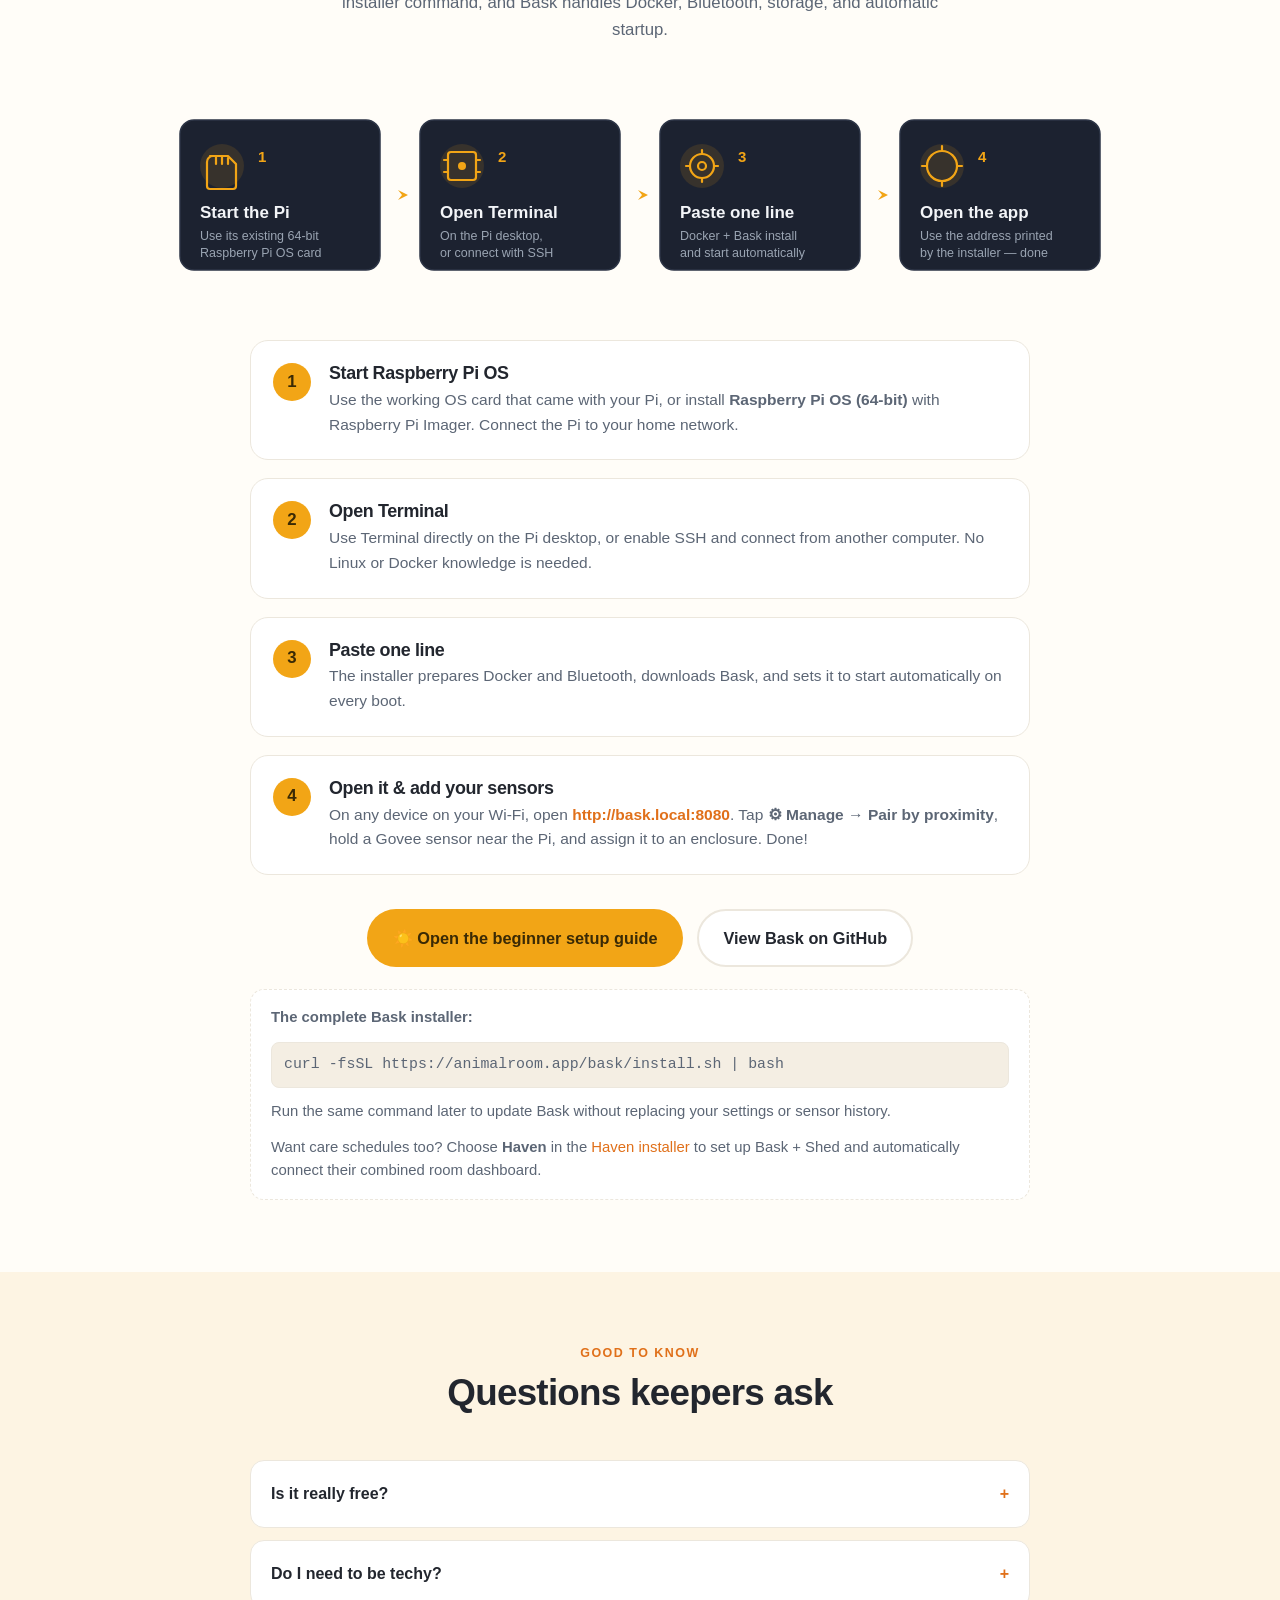
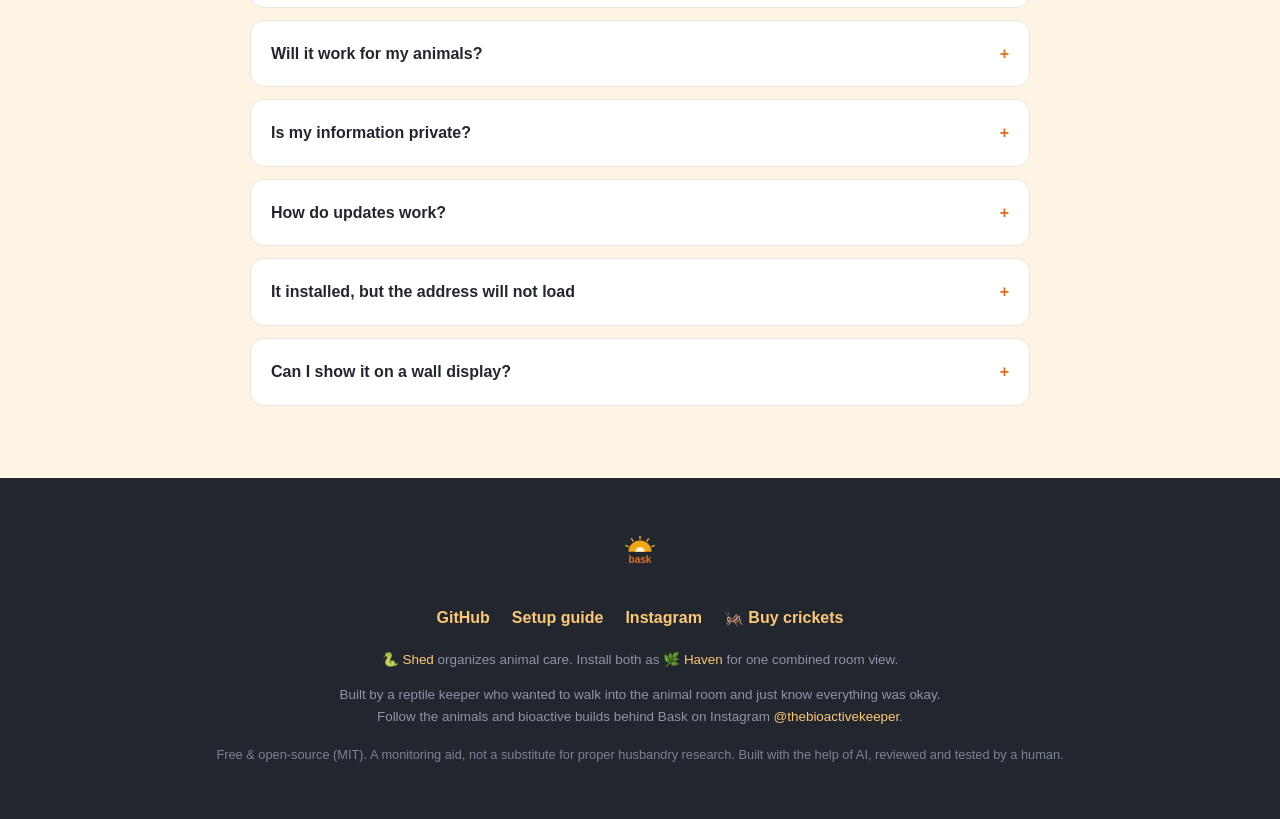
==== commit 84d22413: "Lead with the address that works, and surface the diagnostics The Haven installer's closing summary " ====
--- a/site/bask/index.html
+++ b/site/bask/index.html
@@ -254,7 +254,8 @@
       <details><summary>Will it work for my animals?</summary><p>Bask works for any keeper using Govee H5075 sensors. It ships with starting temperature and humidity ranges for several common reptiles, and you can adjust every number to match your species and your room. <b>It’s a monitoring aid, not veterinary advice</b> — always verify against trusted care resources.</p></details>
       <details><summary>Is my information private?</summary><p>Yes. Sensor readings, enclosure settings, and history stay on your own Raspberry Pi. Core monitoring needs no account or cloud. Optional integrations such as ntfy alerts or Cielo room climate contact only the service you choose to connect.</p></details>
       <details><summary>How do updates work?</summary><p>Run the same one-line installer again. It fetches the current code and rebuilds the Bask container without replacing your persistent settings or history. The Settings screen also provides a portable backup download.</p></details>
-      <details><summary>Can I show it on a wall display?</summary><p>Yes. Open it on a cheap wall-mounted tablet, an old phone, a monitor, or a smart display like an Amazon Echo Show — anything with a web browser on your network.</p></details>
+      <details><summary>It installed, but the address will not load</summary><p>Two things cause almost all of these. First, the address: use the <b>numeric</b> one the installer printed, like <code>http://192.168.1.50:8080</code>. A <code>.local</code> address only works on devices that support it, which Windows and many Android phones do not. Second, memory — if the board ran out while starting, the app is killed and the address simply refuses to load.</p><p>This reports both, plus anything else useful, and you can paste the result to whoever is helping:</p><p><code>curl -fsSL https://animalroom.app/doctor.sh | bash</code></p><p>It only reads your system and changes nothing. It contains no records, passwords, or access codes — settings are listed by name only, never by value.</p></details>
+          <details><summary>Can I show it on a wall display?</summary><p>Yes. Open it on a cheap wall-mounted tablet, an old phone, a monitor, or a smart display like an Amazon Echo Show — anything with a web browser on your network.</p></details>
     </div>
   </div>
 </section>
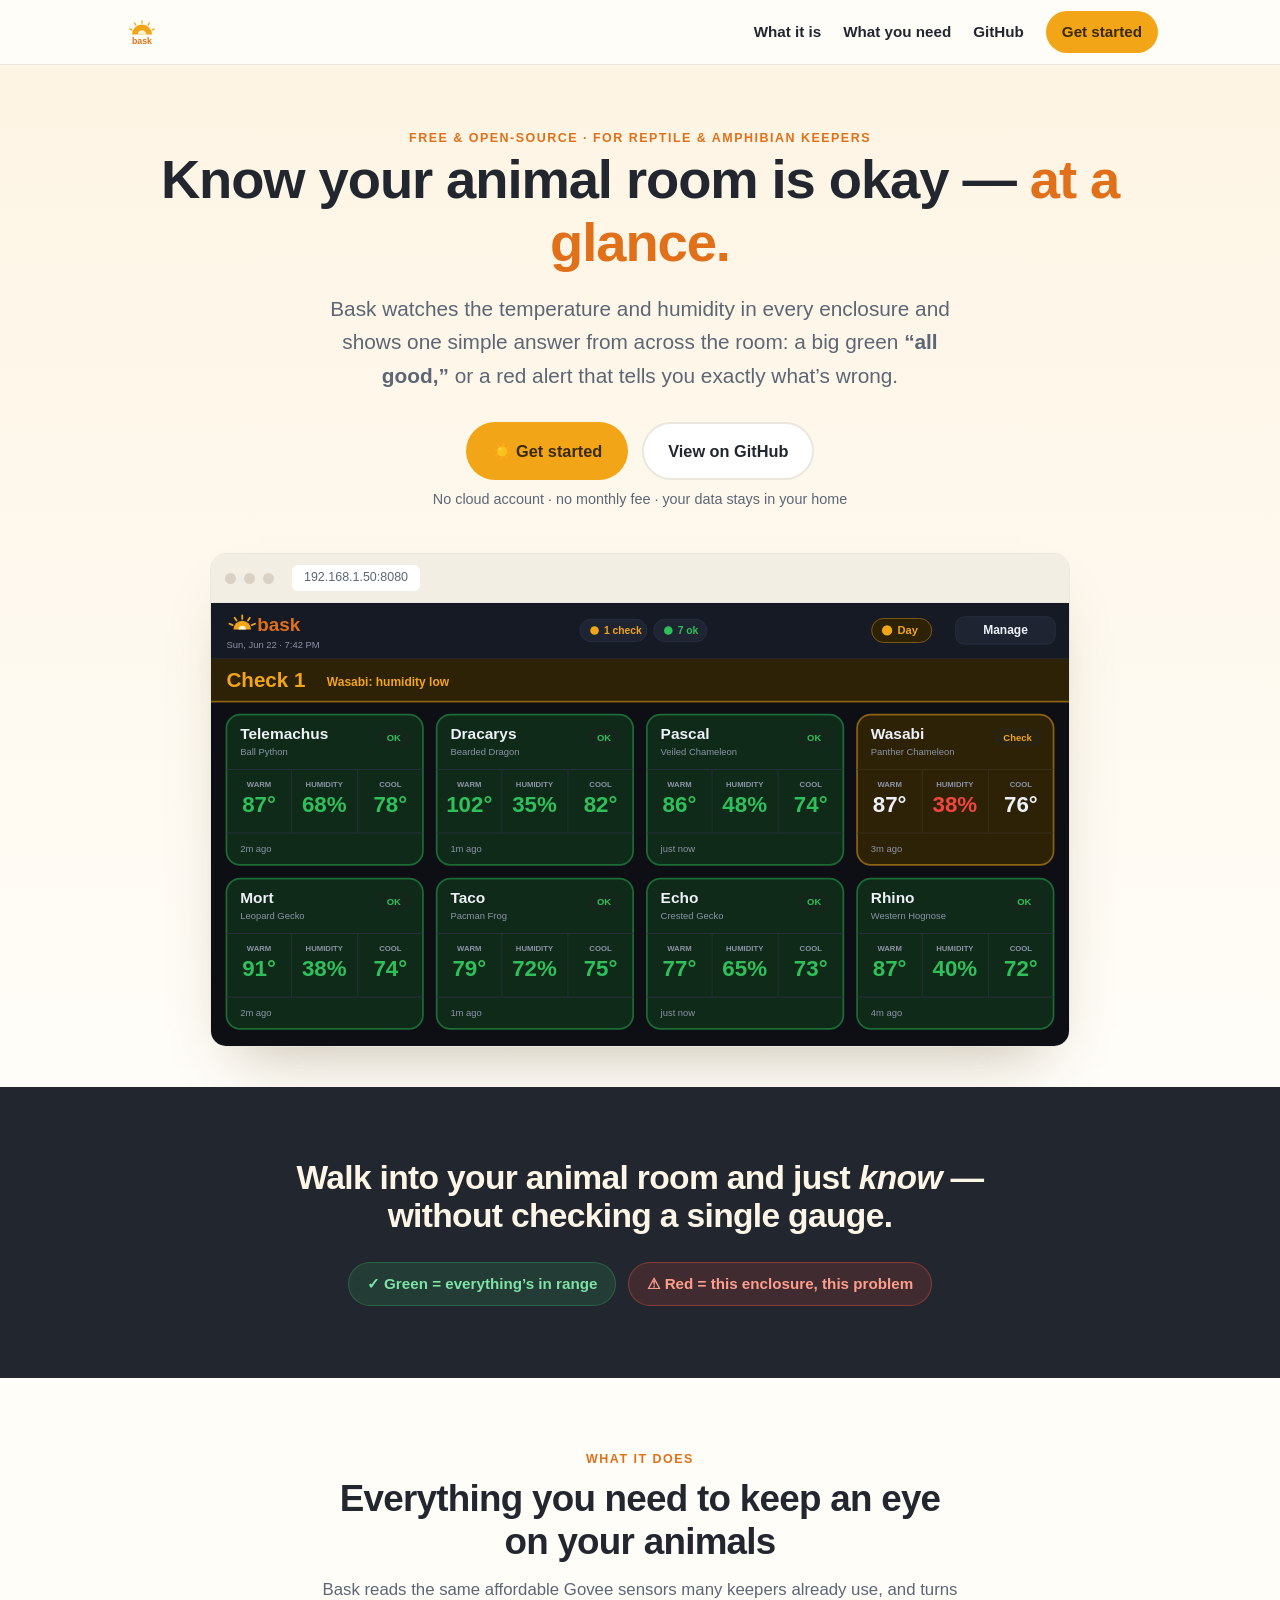
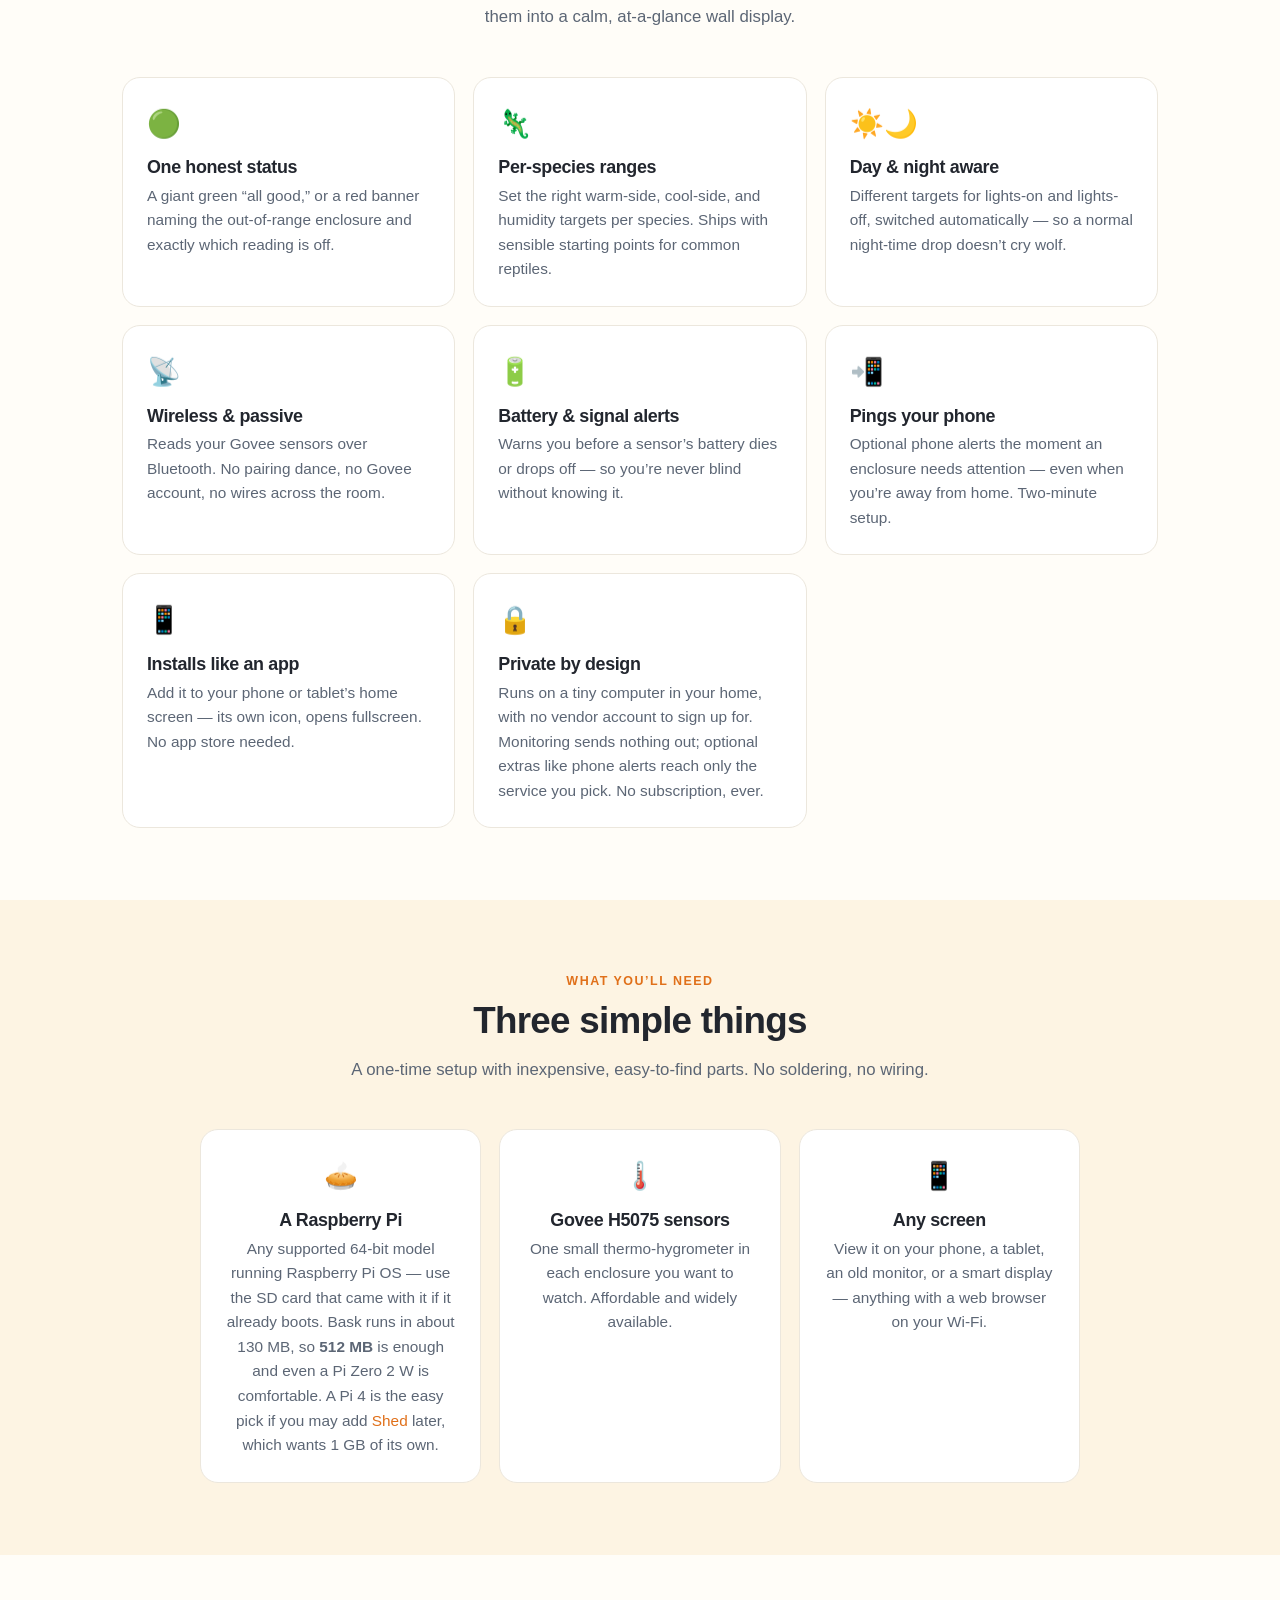
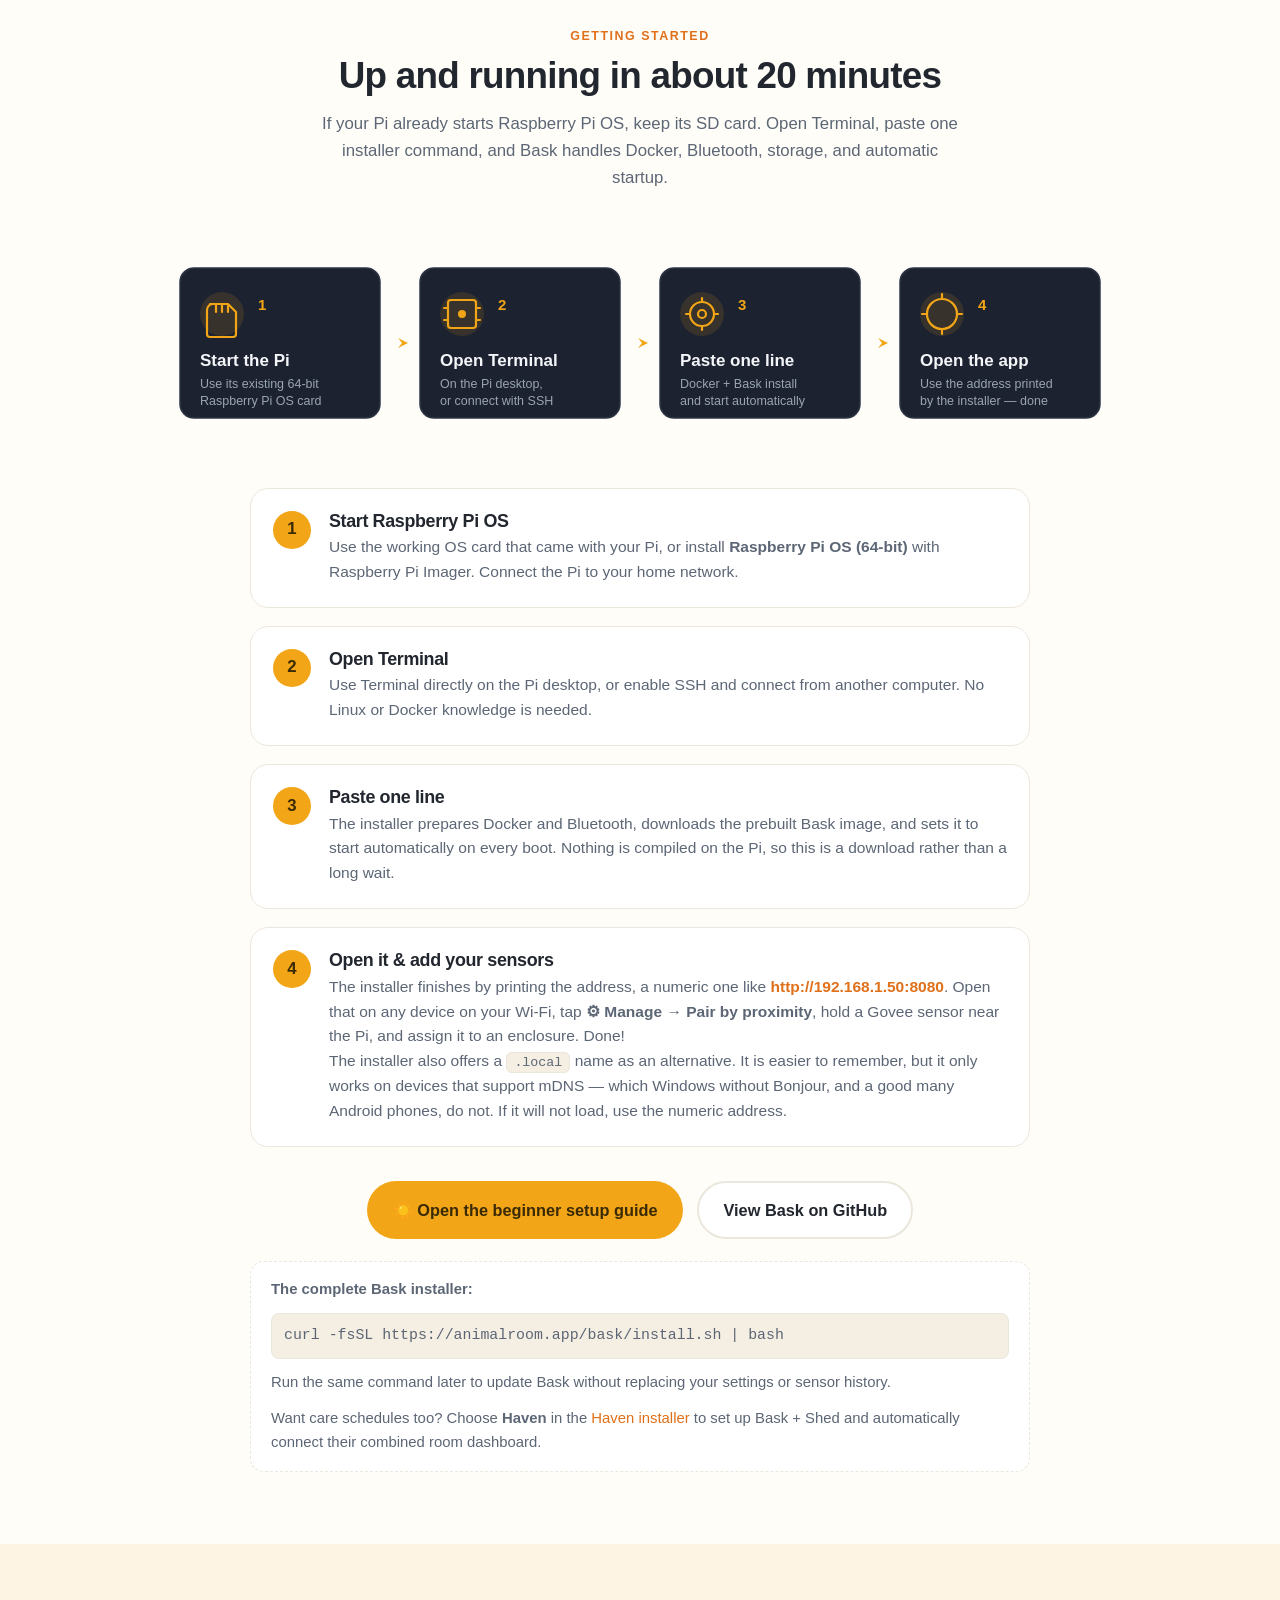
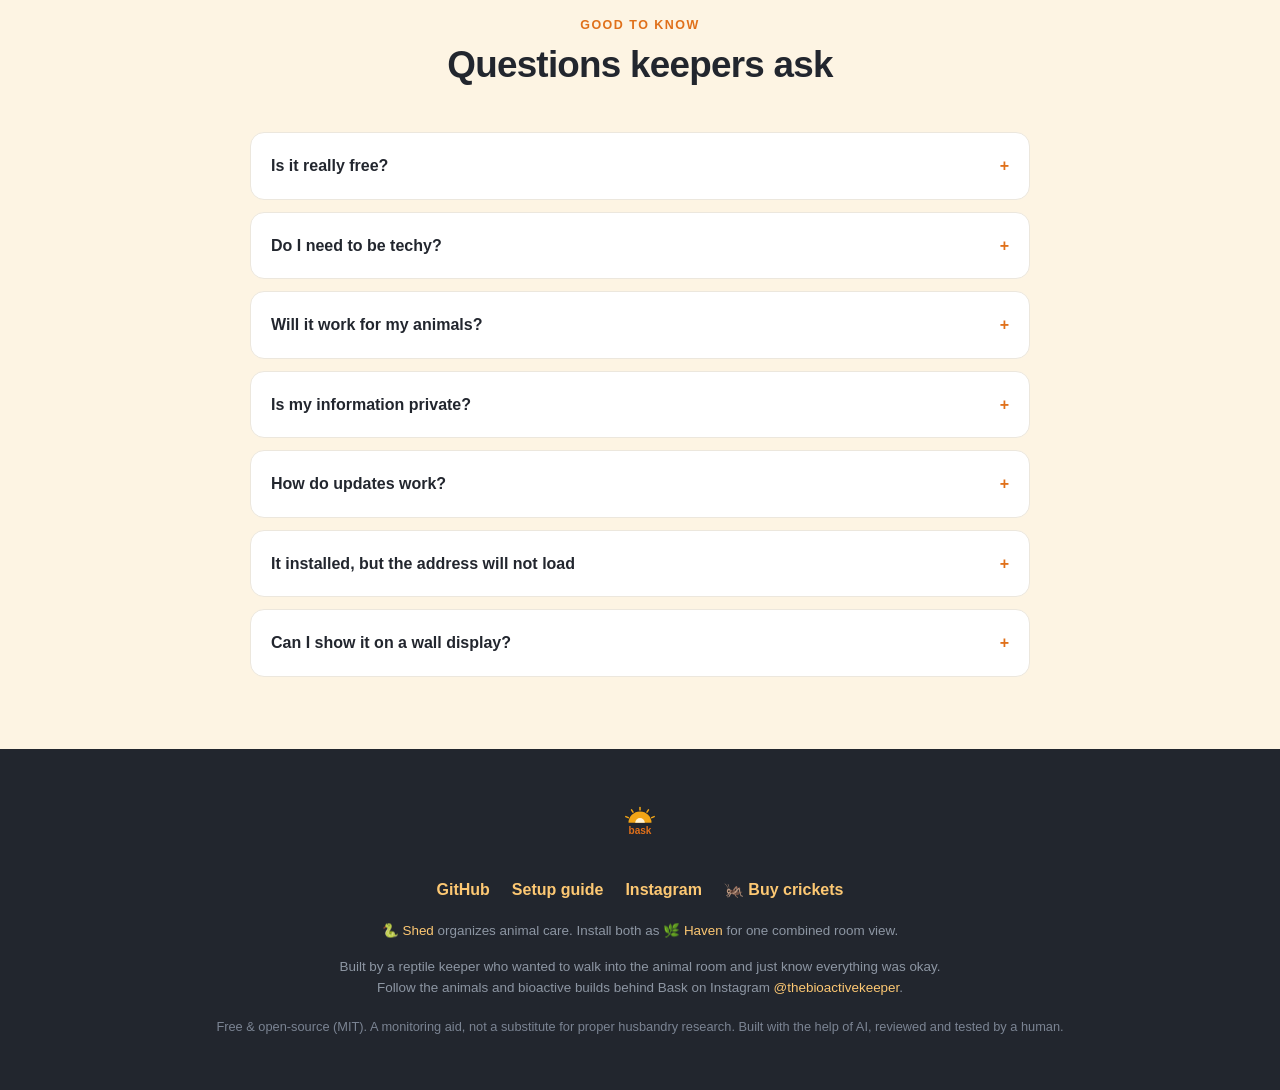
==== commit 53f5b4d1: "QC-29/QC-31: the public pages had not kept up with the measured facts The hardware guidance was corr" ====
--- a/site/bask/index.html
+++ b/site/bask/index.html
@@ -6,6 +6,15 @@
 <title>Bask — know your animal room is okay, at a glance</title>
 <meta name="description" content="Bask is a free, self-hosted Docker dashboard for reptile & amphibian keepers. It reads Govee sensors over Bluetooth and shows a big green 'all good' — or a clear alert. One-line Raspberry Pi install, no account.">
 <link rel="icon" type="image/svg+xml" href="favicon.svg">
+
+<!-- GitHub Pages serves static files and cannot send custom response headers,
+     so the protection that can travel inside the page does. This page loads
+     nothing but its own images and its own inline styling, so everything else —
+     scripts, third-party requests, form submissions — is denied outright. Note
+     that frame-ancestors and X-Content-Type-Options are header-only: a browser
+     ignores them here, and Pages will not send them. -->
+<meta http-equiv="Content-Security-Policy" content="default-src 'none'; img-src 'self'; style-src 'unsafe-inline'; base-uri 'none'; form-action 'none'">
+<meta name="referrer" content="no-referrer">
 
 <!-- Social / link previews -->
 <meta property="og:type" content="website">
@@ -149,10 +158,12 @@
       <a class="btn btn-primary" href="#start">☀️ Get started</a>
       <a class="btn btn-ghost" href="https://github.com/jlyfshhh/bask">View on GitHub</a>
     </div>
-    <div class="hero-note">No cloud · no account · no monthly fee · your data stays in your home</div>
+    <div class="hero-note">No cloud account · no monthly fee · your data stays in your home</div>
 
     <div class="mock">
-      <div class="mock-bar"><i></i><i></i><i></i><span class="mock-url">bask.local</span></div>
+      <!-- The numeric address is what the installer prints and what always
+           works, so the mock-up shows that rather than a .local name. -->
+      <div class="mock-bar"><i></i><i></i><i></i><span class="mock-url">192.168.1.50:8080</span></div>
       <img src="dashboard.svg" alt="The Bask dashboard showing enclosures with temperature and humidity, most green and one flagged">
     </div>
   </div>
@@ -183,7 +194,7 @@
       <div class="feat"><div class="ico">🔋</div><h3>Battery &amp; signal alerts</h3><p>Warns you before a sensor’s battery dies or drops off — so you’re never blind without knowing it.</p></div>
       <div class="feat"><div class="ico">📲</div><h3>Pings your phone</h3><p>Optional phone alerts the moment an enclosure needs attention — even when you’re away from home. Two-minute setup.</p></div>
       <div class="feat"><div class="ico">📱</div><h3>Installs like an app</h3><p>Add it to your phone or tablet’s home screen — its own icon, opens fullscreen. No app store needed.</p></div>
-      <div class="feat"><div class="ico">🔒</div><h3>Private by design</h3><p>Runs entirely in your home on a tiny computer. Nothing is sent to the cloud. No subscription, ever.</p></div>
+      <div class="feat"><div class="ico">🔒</div><h3>Private by design</h3><p>Runs on a tiny computer in your home, with no vendor account to sign up for. Monitoring sends nothing out; optional extras like phone alerts reach only the service you pick. No subscription, ever.</p></div>
     </div>
   </div>
 </section>
@@ -196,7 +207,7 @@
       <p>A one-time setup with inexpensive, easy-to-find parts. No soldering, no wiring.</p>
     </div>
     <div class="grid">
-      <div class="feat"><div class="ico">🥧</div><h3>A Raspberry Pi</h3><p>Any supported 64-bit model running Raspberry Pi OS — use the SD card that came with it if it already boots. A Pi 4 is an easy pick; a Zero 2 W is the tiniest.</p></div>
+      <div class="feat"><div class="ico">🥧</div><h3>A Raspberry Pi</h3><p>Any supported 64-bit model running Raspberry Pi OS — use the SD card that came with it if it already boots. Bask runs in about 130&nbsp;MB, so <b>512&nbsp;MB</b> is enough and even a Pi Zero 2 W is comfortable. A Pi 4 is the easy pick if you may add <a href="/shed/">Shed</a> later, which wants 1&nbsp;GB of its own.</p></div>
       <div class="feat"><div class="ico">🌡️</div><h3>Govee H5075 sensors</h3><p>One small thermo-hygrometer in each enclosure you want to watch. Affordable and widely available.</p></div>
       <div class="feat"><div class="ico">📱</div><h3>Any screen</h3><p>View it on your phone, a tablet, an old monitor, or a smart display — anything with a web browser on your Wi-Fi.</p></div>
     </div>
@@ -224,11 +235,12 @@
       </div></div>
       <div class="step"><div class="n">3</div><div>
         <h3>Paste one line</h3>
-        <p>The installer prepares Docker and Bluetooth, downloads Bask, and sets it to start automatically on every boot.</p>
+        <p>The installer prepares Docker and Bluetooth, downloads the prebuilt Bask image, and sets it to start automatically on every boot. Nothing is compiled on the Pi, so this is a download rather than a long wait.</p>
       </div></div>
       <div class="step"><div class="n">4</div><div>
         <h3>Open it &amp; add your sensors</h3>
-        <p>On any device on your Wi-Fi, open <span class="url">http://bask.local:8080</span>. Tap <b>⚙ Manage → Pair by proximity</b>, hold a Govee sensor near the Pi, and assign it to an enclosure. Done!</p>
+        <p>The installer finishes by printing the address, a numeric one like <span class="url">http://192.168.1.50:8080</span>. Open that on any device on your Wi-Fi, tap <b>⚙ Manage → Pair by proximity</b>, hold a Govee sensor near the Pi, and assign it to an enclosure. Done!</p>
+        <p>The installer also offers a <code>.local</code> name as an alternative. It is easier to remember, but it only works on devices that support mDNS — which Windows without Bonjour, and a good many Android phones, do not. If it will not load, use the numeric address.</p>
       </div></div>
     </div>
 
@@ -253,7 +265,7 @@
       <details><summary>Do I need to be techy?</summary><p>No. Start Raspberry Pi OS, open Terminal, and paste one line. The installer handles Docker, Bluetooth, persistent storage, and automatic startup. The beginner guide explains both the on-screen and remote-SSH routes.</p></details>
       <details><summary>Will it work for my animals?</summary><p>Bask works for any keeper using Govee H5075 sensors. It ships with starting temperature and humidity ranges for several common reptiles, and you can adjust every number to match your species and your room. <b>It’s a monitoring aid, not veterinary advice</b> — always verify against trusted care resources.</p></details>
       <details><summary>Is my information private?</summary><p>Yes. Sensor readings, enclosure settings, and history stay on your own Raspberry Pi. Core monitoring needs no account or cloud. Optional integrations such as ntfy alerts or Cielo room climate contact only the service you choose to connect.</p></details>
-      <details><summary>How do updates work?</summary><p>Run the same one-line installer again. It fetches the current code and rebuilds the Bask container without replacing your persistent settings or history. The Settings screen also provides a portable backup download.</p></details>
+      <details><summary>How do updates work?</summary><p>Run the same one-line installer again. It downloads the current prebuilt image and restarts Bask on it, without replacing your settings or history. Nothing is compiled on your Pi, so an update is a download rather than a long rebuild. The Settings screen also provides a portable backup download.</p></details>
       <details><summary>It installed, but the address will not load</summary><p>Two things cause almost all of these. First, the address: use the <b>numeric</b> one the installer printed, like <code>http://192.168.1.50:8080</code>. A <code>.local</code> address only works on devices that support it, which Windows and many Android phones do not. Second, memory — if the board ran out while starting, the app is killed and the address simply refuses to load.</p><p>This reports both, plus anything else useful, and you can paste the result to whoever is helping:</p><p><code>curl -fsSL https://animalroom.app/doctor.sh | bash</code></p><p>It only reads your system and changes nothing. It contains no records, passwords, or access codes — settings are listed by name only, never by value.</p></details>
           <details><summary>Can I show it on a wall display?</summary><p>Yes. Open it on a cheap wall-mounted tablet, an old phone, a monitor, or a smart display like an Amazon Echo Show — anything with a web browser on your network.</p></details>
     </div>
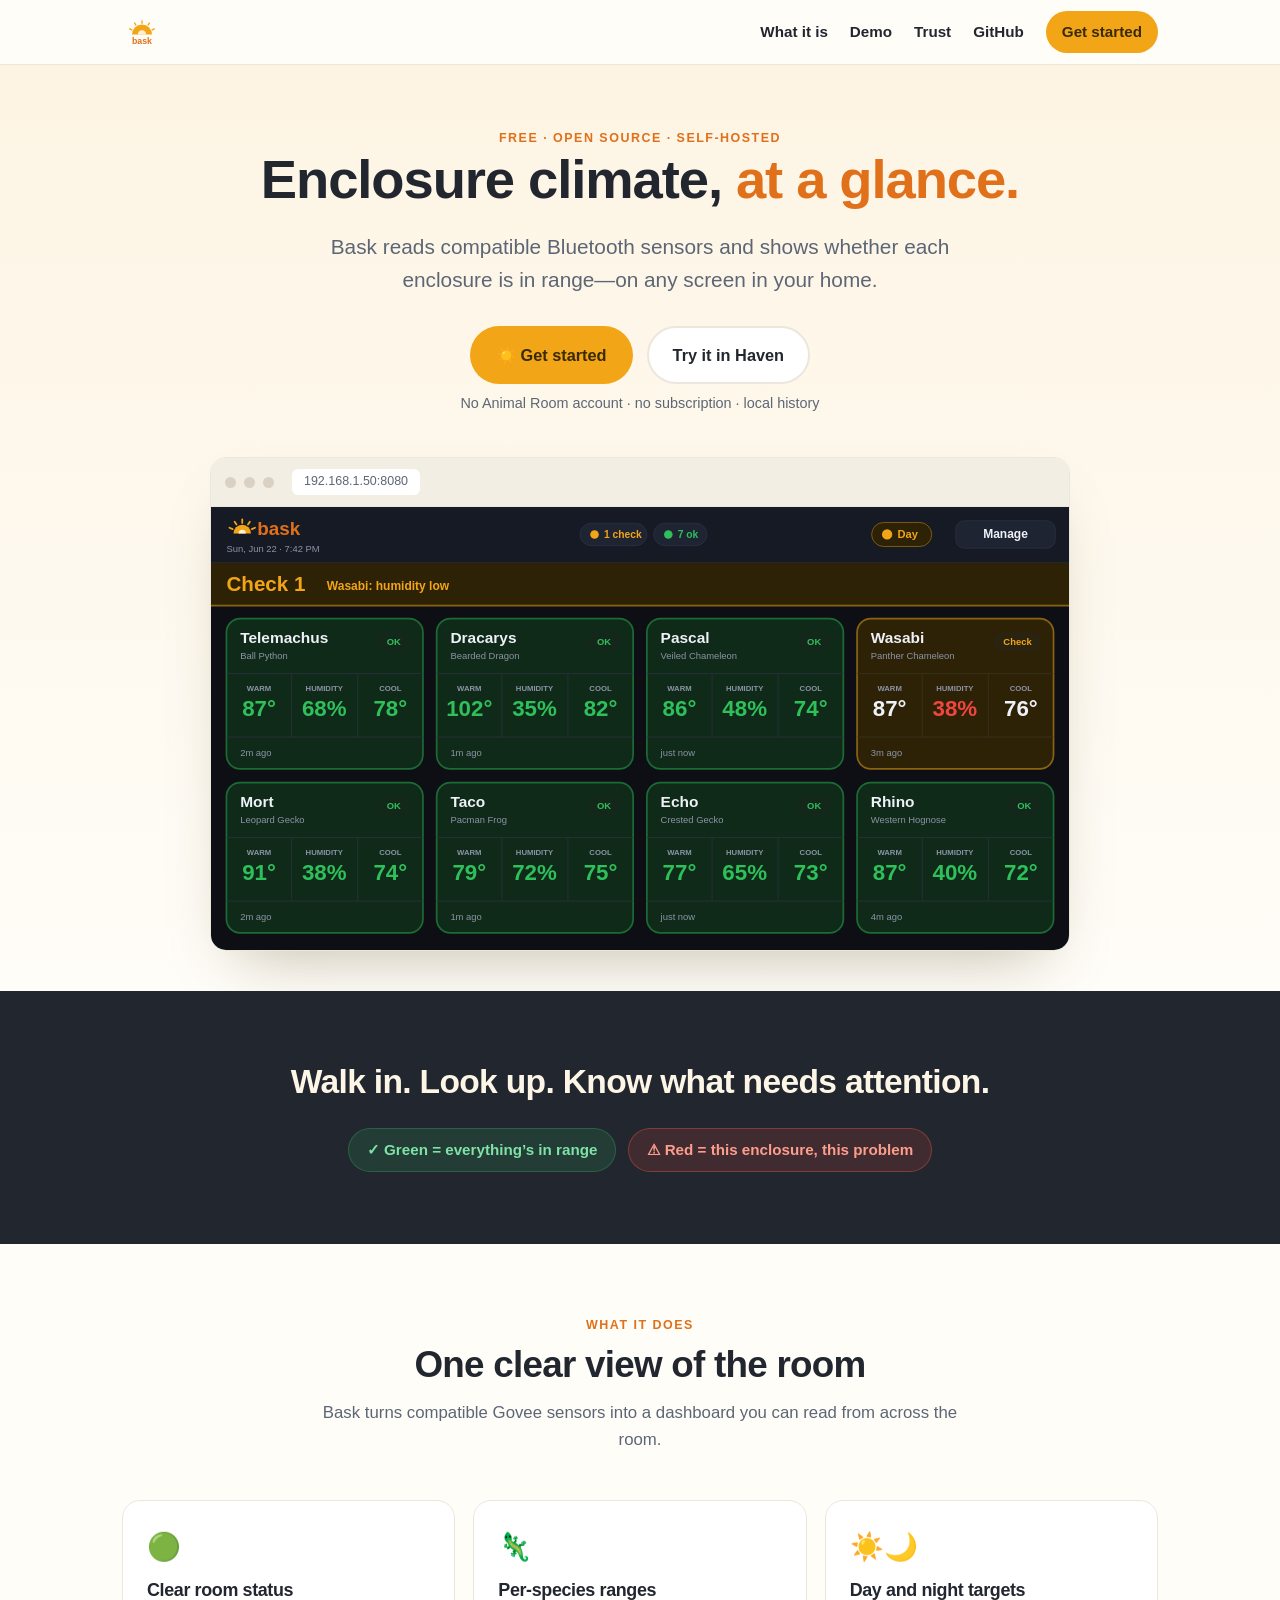
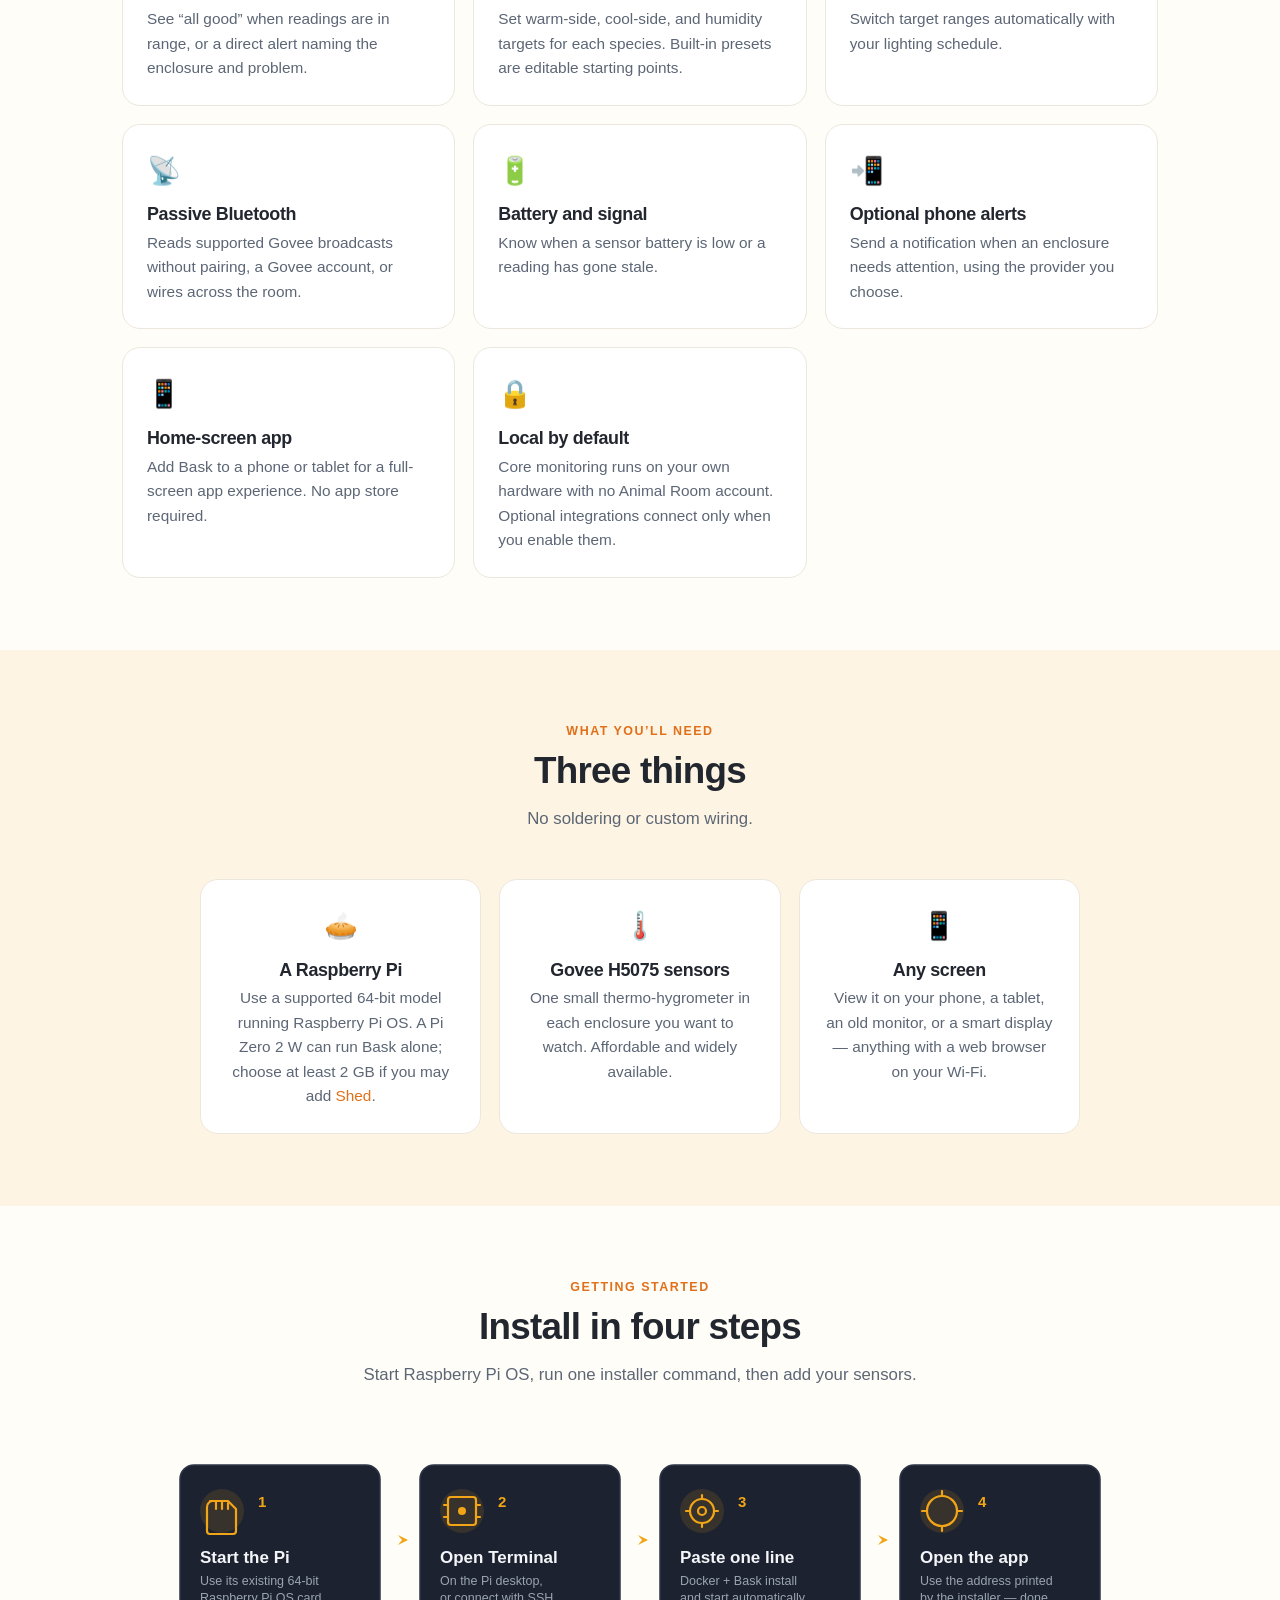
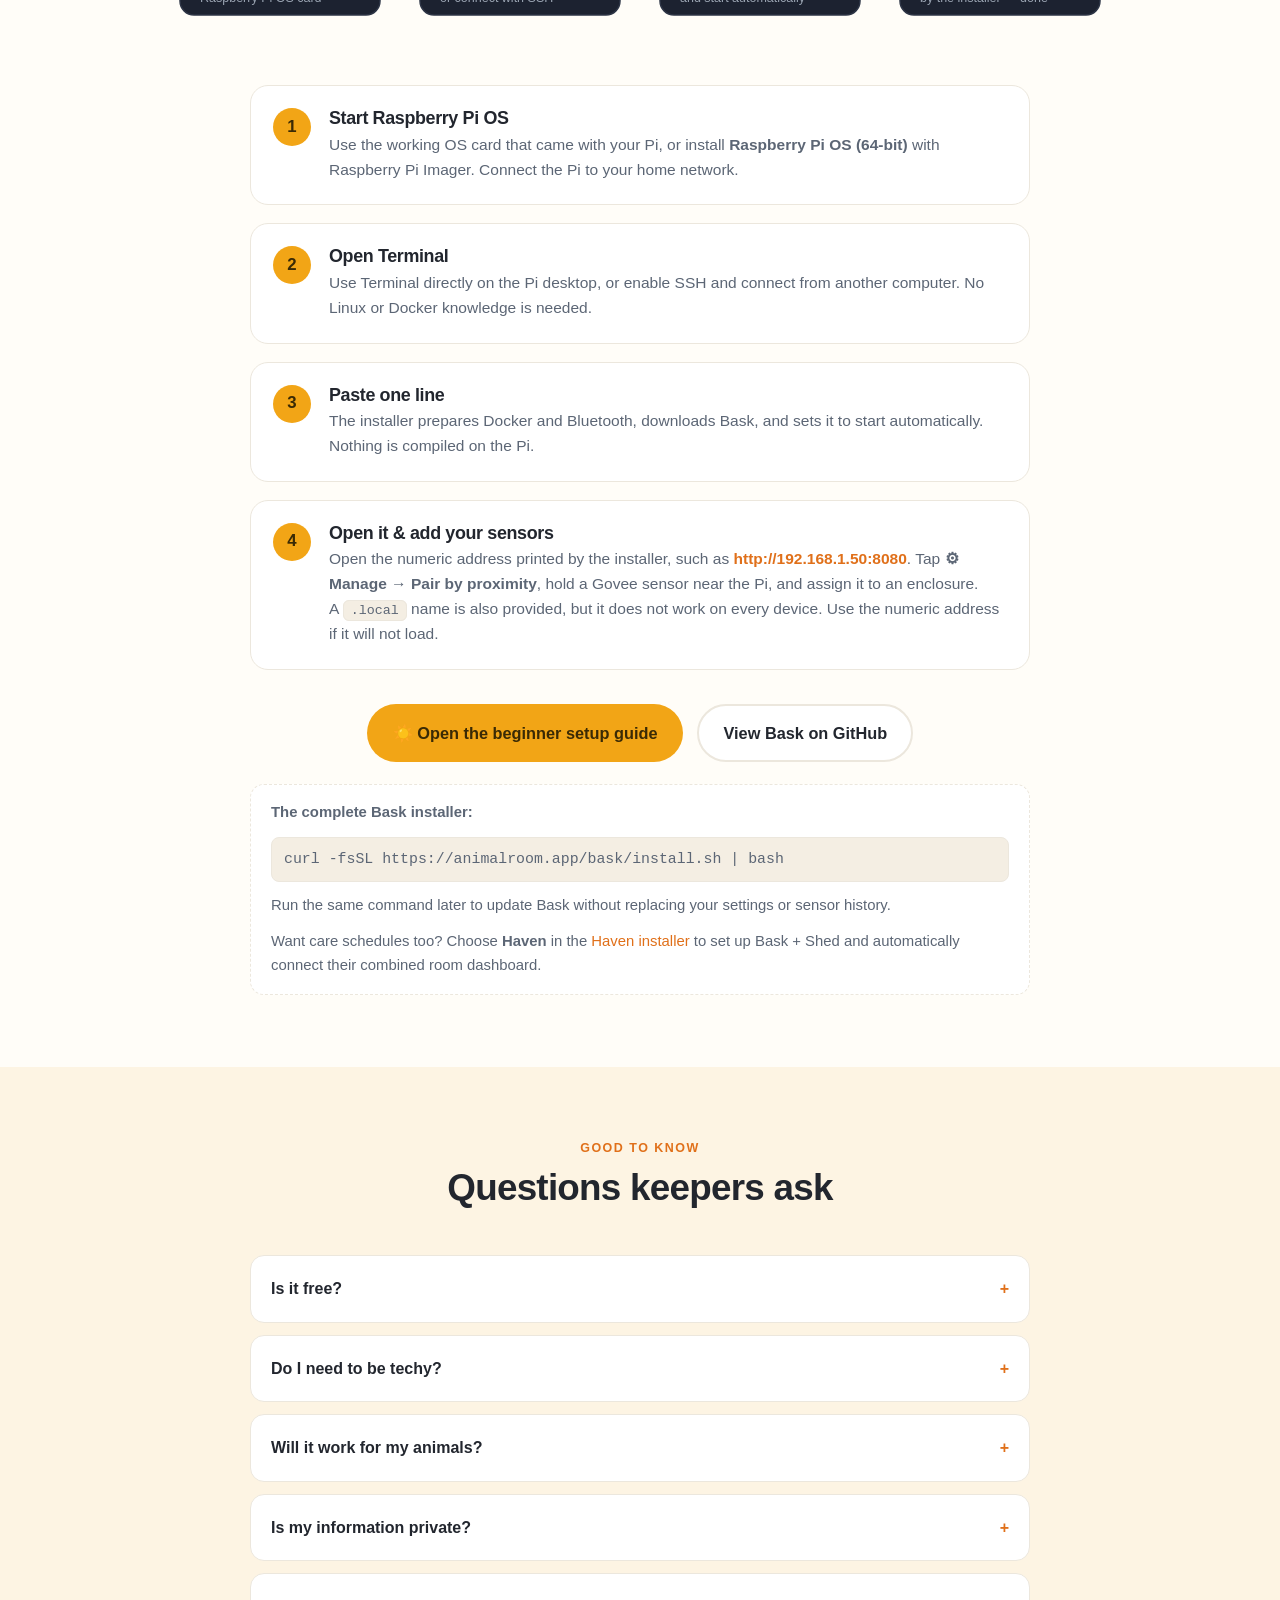
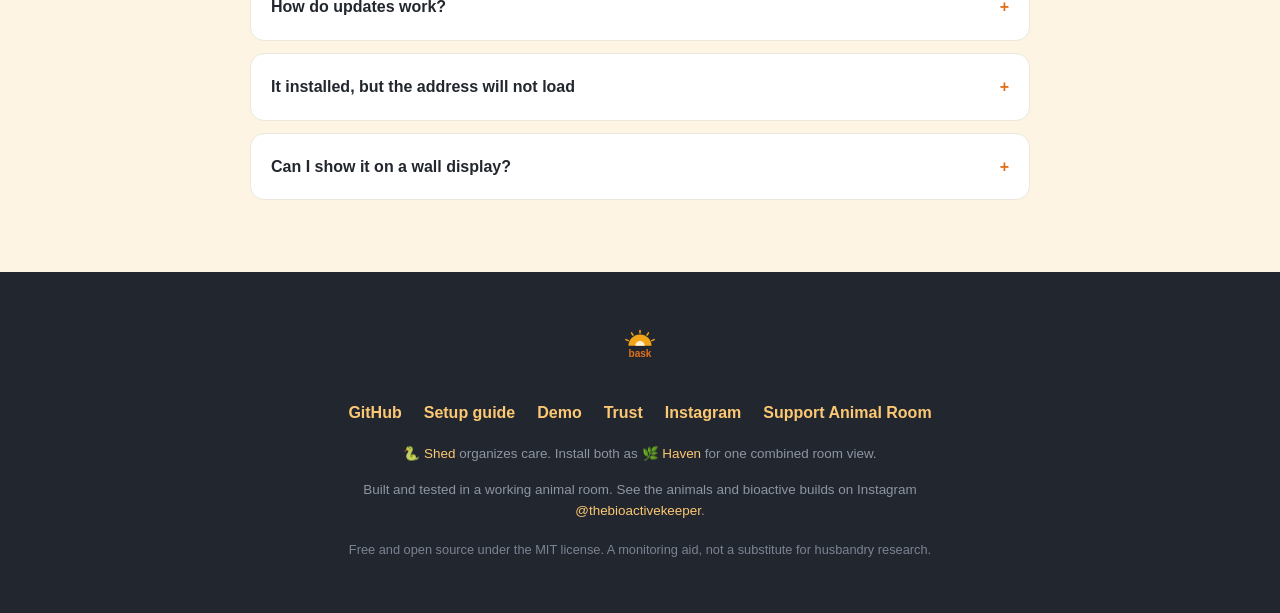
==== commit d0cf966d: "Polish the Animal Room public release" ====
--- a/site/bask/index.html
+++ b/site/bask/index.html
@@ -3,30 +3,33 @@
 <head>
 <meta charset="UTF-8">
 <meta name="viewport" content="width=device-width, initial-scale=1">
-<title>Bask — know your animal room is okay, at a glance</title>
-<meta name="description" content="Bask is a free, self-hosted Docker dashboard for reptile & amphibian keepers. It reads Govee sensors over Bluetooth and shows a big green 'all good' — or a clear alert. One-line Raspberry Pi install, no account.">
+<meta name="theme-color" content="#101310">
+<title>Bask — enclosure climate at a glance</title>
+<meta name="description" content="Bask is a free, self-hosted climate dashboard for reptile and amphibian keepers. Read Govee sensors over Bluetooth and spot enclosure problems at a glance.">
 <link rel="icon" type="image/svg+xml" href="favicon.svg">
+<link rel="canonical" href="https://animalroom.app/bask/">
 
 <!-- GitHub Pages serves static files and cannot send custom response headers,
      so the protection that can travel inside the page does. This page loads
-     nothing but its own images and its own inline styling, so everything else —
-     scripts, third-party requests, form submissions — is denied outright. Note
+     only its own images, styles, and theme scripts, so third-party requests and
+     form submissions are denied outright. Note
      that frame-ancestors and X-Content-Type-Options are header-only: a browser
      ignores them here, and Pages will not send them. -->
-<meta http-equiv="Content-Security-Policy" content="default-src 'none'; img-src 'self'; style-src 'unsafe-inline'; base-uri 'none'; form-action 'none'">
+<meta http-equiv="Content-Security-Policy" content="default-src 'none'; img-src 'self'; style-src 'self' 'unsafe-inline'; script-src 'self'; base-uri 'none'; form-action 'none'">
+<meta name="color-scheme" content="dark light">
 <meta name="referrer" content="no-referrer">
 
 <!-- Social / link previews -->
 <meta property="og:type" content="website">
-<meta property="og:title" content="Bask — know your animal room is okay, at a glance">
-<meta property="og:description" content="A free, self-hosted temperature & humidity dashboard for reptile keepers. One-line Docker install on Raspberry Pi OS — no account or subscription.">
+<meta property="og:title" content="Bask — enclosure climate at a glance">
+<meta property="og:description" content="A free, self-hosted temperature and humidity dashboard for reptile keepers. Clear room status, no account or subscription.">
 <meta property="og:url" content="https://animalroom.app/bask/">
 <meta property="og:image" content="https://animalroom.app/bask/og.png">
 <meta property="og:image:width" content="1200">
 <meta property="og:image:height" content="630">
 <meta name="twitter:card" content="summary_large_image">
-<meta name="twitter:title" content="Bask — know your animal room is okay, at a glance">
-<meta name="twitter:description" content="A free, self-hosted temperature & humidity dashboard for reptile keepers. One-line Docker install on Raspberry Pi OS.">
+<meta name="twitter:title" content="Bask — enclosure climate at a glance">
+<meta name="twitter:description" content="A free, self-hosted temperature and humidity dashboard for reptile keepers.">
 <meta name="twitter:image" content="https://animalroom.app/bask/og.png">
 
 <style>
@@ -133,15 +136,19 @@
   footer .fine{font-size:.84rem;color:#8d96a3;max-width:640px;margin:14px auto 0}
   .disc{font-size:.8rem;color:#7b8493;margin-top:18px}
 </style>
+<script src="/assets/theme-init.js"></script>
+<link rel="stylesheet" href="/assets/site.css">
+<script src="/assets/site.js" defer></script>
 </head>
 <body>
 
 <header>
   <div class="wrap nav">
     <a href="#top"><img src="bask-logo.svg" alt="Bask"></a>
-    <nav class="nav-links">
+    <nav class="nav-links" aria-label="Main navigation">
       <a class="hide-sm" href="#what">What it is</a>
-      <a class="hide-sm" href="#need">What you need</a>
+      <a class="hide-sm" href="/demo/">Demo</a>
+      <a class="hide-sm" href="/trust/">Trust</a>
       <a href="https://github.com/jlyfshhh/bask">GitHub</a>
       <a class="nav-cta" href="#start">Get started</a>
     </nav>
@@ -151,14 +158,14 @@
 <a id="top"></a>
 <section class="hero">
   <div class="wrap">
-    <div class="eyebrow">Free &amp; open-source · for reptile &amp; amphibian keepers</div>
-    <h1>Know your animal room is okay — <span style="color:var(--amber-deep)">at a glance.</span></h1>
-    <p class="lead">Bask watches the temperature and humidity in every enclosure and shows one simple answer from across the room: a big green <b>“all good,”</b> or a red alert that tells you exactly what’s wrong.</p>
+    <div class="eyebrow">Free · open source · self-hosted</div>
+    <h1>Enclosure climate, <span style="color:var(--amber-deep)">at a glance.</span></h1>
+    <p class="lead">Bask reads compatible Bluetooth sensors and shows whether each enclosure is in range—on any screen in your home.</p>
     <div class="cta-row">
       <a class="btn btn-primary" href="#start">☀️ Get started</a>
-      <a class="btn btn-ghost" href="https://github.com/jlyfshhh/bask">View on GitHub</a>
-    </div>
-    <div class="hero-note">No cloud account · no monthly fee · your data stays in your home</div>
+      <a class="btn btn-ghost" href="/demo/">Try it in Haven</a>
+    </div>
+    <div class="hero-note">No Animal Room account · no subscription · local history</div>
 
     <div class="mock">
       <!-- The numeric address is what the installer prints and what always
@@ -171,7 +178,7 @@
 
 <section class="idea">
   <div class="wrap">
-    <h2>Walk into your animal room and just <em>know</em> — without checking a single gauge.</h2>
+    <h2>Walk in. Look up. Know what needs attention.</h2>
     <div class="chips">
       <span class="chip good">✓ Green = everything’s in range</span>
       <span class="chip bad">⚠ Red = this enclosure, this problem</span>
@@ -183,18 +190,18 @@
   <div class="wrap">
     <div class="shead">
       <div class="eyebrow">What it does</div>
-      <h2>Everything you need to keep an eye on your animals</h2>
-      <p>Bask reads the same affordable Govee sensors many keepers already use, and turns them into a calm, at-a-glance wall display.</p>
+      <h2>One clear view of the room</h2>
+      <p>Bask turns compatible Govee sensors into a dashboard you can read from across the room.</p>
     </div>
     <div class="grid">
-      <div class="feat"><div class="ico">🟢</div><h3>One honest status</h3><p>A giant green “all good,” or a red banner naming the out-of-range enclosure and exactly which reading is off.</p></div>
-      <div class="feat"><div class="ico">🦎</div><h3>Per-species ranges</h3><p>Set the right warm-side, cool-side, and humidity targets per species. Ships with sensible starting points for common reptiles.</p></div>
-      <div class="feat"><div class="ico">☀️🌙</div><h3>Day &amp; night aware</h3><p>Different targets for lights-on and lights-off, switched automatically — so a normal night-time drop doesn’t cry wolf.</p></div>
-      <div class="feat"><div class="ico">📡</div><h3>Wireless &amp; passive</h3><p>Reads your Govee sensors over Bluetooth. No pairing dance, no Govee account, no wires across the room.</p></div>
-      <div class="feat"><div class="ico">🔋</div><h3>Battery &amp; signal alerts</h3><p>Warns you before a sensor’s battery dies or drops off — so you’re never blind without knowing it.</p></div>
-      <div class="feat"><div class="ico">📲</div><h3>Pings your phone</h3><p>Optional phone alerts the moment an enclosure needs attention — even when you’re away from home. Two-minute setup.</p></div>
-      <div class="feat"><div class="ico">📱</div><h3>Installs like an app</h3><p>Add it to your phone or tablet’s home screen — its own icon, opens fullscreen. No app store needed.</p></div>
-      <div class="feat"><div class="ico">🔒</div><h3>Private by design</h3><p>Runs on a tiny computer in your home, with no vendor account to sign up for. Monitoring sends nothing out; optional extras like phone alerts reach only the service you pick. No subscription, ever.</p></div>
+      <div class="feat"><div class="ico">🟢</div><h3>Clear room status</h3><p>See “all good” when readings are in range, or a direct alert naming the enclosure and problem.</p></div>
+      <div class="feat"><div class="ico">🦎</div><h3>Per-species ranges</h3><p>Set warm-side, cool-side, and humidity targets for each species. Built-in presets are editable starting points.</p></div>
+      <div class="feat"><div class="ico">☀️🌙</div><h3>Day and night targets</h3><p>Switch target ranges automatically with your lighting schedule.</p></div>
+      <div class="feat"><div class="ico">📡</div><h3>Passive Bluetooth</h3><p>Reads supported Govee broadcasts without pairing, a Govee account, or wires across the room.</p></div>
+      <div class="feat"><div class="ico">🔋</div><h3>Battery and signal</h3><p>Know when a sensor battery is low or a reading has gone stale.</p></div>
+      <div class="feat"><div class="ico">📲</div><h3>Optional phone alerts</h3><p>Send a notification when an enclosure needs attention, using the provider you choose.</p></div>
+      <div class="feat"><div class="ico">📱</div><h3>Home-screen app</h3><p>Add Bask to a phone or tablet for a full-screen app experience. No app store required.</p></div>
+      <div class="feat"><div class="ico">🔒</div><h3>Local by default</h3><p>Core monitoring runs on your own hardware with no Animal Room account. Optional integrations connect only when you enable them.</p></div>
     </div>
   </div>
 </section>
@@ -203,11 +210,11 @@
   <div class="wrap">
     <div class="shead">
       <div class="eyebrow">What you’ll need</div>
-      <h2>Three simple things</h2>
-      <p>A one-time setup with inexpensive, easy-to-find parts. No soldering, no wiring.</p>
+      <h2>Three things</h2>
+      <p>No soldering or custom wiring.</p>
     </div>
     <div class="grid">
-      <div class="feat"><div class="ico">🥧</div><h3>A Raspberry Pi</h3><p>Any supported 64-bit model running Raspberry Pi OS — use the SD card that came with it if it already boots. Bask runs in about 130&nbsp;MB, so <b>512&nbsp;MB</b> is enough and even a Pi Zero 2 W is comfortable. A Pi 4 is the easy pick if you may add <a href="/shed/">Shed</a> later, which wants 1&nbsp;GB of its own.</p></div>
+      <div class="feat"><div class="ico">🥧</div><h3>A Raspberry Pi</h3><p>Use a supported 64-bit model running Raspberry Pi OS. A Pi Zero 2 W can run Bask alone; choose at least 2&nbsp;GB if you may add <a href="/shed/">Shed</a>.</p></div>
       <div class="feat"><div class="ico">🌡️</div><h3>Govee H5075 sensors</h3><p>One small thermo-hygrometer in each enclosure you want to watch. Affordable and widely available.</p></div>
       <div class="feat"><div class="ico">📱</div><h3>Any screen</h3><p>View it on your phone, a tablet, an old monitor, or a smart display — anything with a web browser on your Wi-Fi.</p></div>
     </div>
@@ -218,11 +225,11 @@
   <div class="wrap">
     <div class="shead">
       <div class="eyebrow">Getting started</div>
-      <h2>Up and running in about 20 minutes</h2>
-      <p>If your Pi already starts Raspberry Pi OS, keep its SD card. Open Terminal, paste one installer command, and Bask handles Docker, Bluetooth, storage, and automatic startup.</p>
-    </div>
-
-    <a class="flow"><img src="setup-flow.svg" alt="Four steps: start Raspberry Pi OS, open Terminal, install Bask, open the dashboard"></a>
+      <h2>Install in four steps</h2>
+      <p>Start Raspberry Pi OS, run one installer command, then add your sensors.</p>
+    </div>
+
+    <div class="flow"><img src="setup-flow.svg" alt="Four steps: start Raspberry Pi OS, open Terminal, install Bask, open the dashboard"></div>
 
     <div class="steps">
       <div class="step"><div class="n">1</div><div>
@@ -235,12 +242,12 @@
       </div></div>
       <div class="step"><div class="n">3</div><div>
         <h3>Paste one line</h3>
-        <p>The installer prepares Docker and Bluetooth, downloads the prebuilt Bask image, and sets it to start automatically on every boot. Nothing is compiled on the Pi, so this is a download rather than a long wait.</p>
+        <p>The installer prepares Docker and Bluetooth, downloads Bask, and sets it to start automatically. Nothing is compiled on the Pi.</p>
       </div></div>
       <div class="step"><div class="n">4</div><div>
         <h3>Open it &amp; add your sensors</h3>
-        <p>The installer finishes by printing the address, a numeric one like <span class="url">http://192.168.1.50:8080</span>. Open that on any device on your Wi-Fi, tap <b>⚙ Manage → Pair by proximity</b>, hold a Govee sensor near the Pi, and assign it to an enclosure. Done!</p>
-        <p>The installer also offers a <code>.local</code> name as an alternative. It is easier to remember, but it only works on devices that support mDNS — which Windows without Bonjour, and a good many Android phones, do not. If it will not load, use the numeric address.</p>
+        <p>Open the numeric address printed by the installer, such as <span class="url">http://192.168.1.50:8080</span>. Tap <b>⚙ Manage → Pair by proximity</b>, hold a Govee sensor near the Pi, and assign it to an enclosure.</p>
+        <p>A <code>.local</code> name is also provided, but it does not work on every device. Use the numeric address if it will not load.</p>
       </div></div>
     </div>
 
@@ -261,12 +268,12 @@
   <div class="wrap">
     <div class="shead"><div class="eyebrow">Good to know</div><h2>Questions keepers ask</h2></div>
     <div class="faq">
-      <details><summary>Is it really free?</summary><p>Yes — completely free and open-source under the MIT license. There’s no account, no subscription, and nothing is sold. If it helps and you’d like to chip in toward the animals’ crickets, there’s an optional tip jar, but it’s never required.</p></details>
+      <details><summary>Is it free?</summary><p>Yes. Bask is open source under the MIT license, with no subscription or paid features. Optional tips support testing and development.</p></details>
       <details><summary>Do I need to be techy?</summary><p>No. Start Raspberry Pi OS, open Terminal, and paste one line. The installer handles Docker, Bluetooth, persistent storage, and automatic startup. The beginner guide explains both the on-screen and remote-SSH routes.</p></details>
       <details><summary>Will it work for my animals?</summary><p>Bask works for any keeper using Govee H5075 sensors. It ships with starting temperature and humidity ranges for several common reptiles, and you can adjust every number to match your species and your room. <b>It’s a monitoring aid, not veterinary advice</b> — always verify against trusted care resources.</p></details>
       <details><summary>Is my information private?</summary><p>Yes. Sensor readings, enclosure settings, and history stay on your own Raspberry Pi. Core monitoring needs no account or cloud. Optional integrations such as ntfy alerts or Cielo room climate contact only the service you choose to connect.</p></details>
       <details><summary>How do updates work?</summary><p>Run the same one-line installer again. It downloads the current prebuilt image and restarts Bask on it, without replacing your settings or history. Nothing is compiled on your Pi, so an update is a download rather than a long rebuild. The Settings screen also provides a portable backup download.</p></details>
-      <details><summary>It installed, but the address will not load</summary><p>Two things cause almost all of these. First, the address: use the <b>numeric</b> one the installer printed, like <code>http://192.168.1.50:8080</code>. A <code>.local</code> address only works on devices that support it, which Windows and many Android phones do not. Second, memory — if the board ran out while starting, the app is killed and the address simply refuses to load.</p><p>This reports both, plus anything else useful, and you can paste the result to whoever is helping:</p><p><code>curl -fsSL https://animalroom.app/doctor.sh | bash</code></p><p>It only reads your system and changes nothing. It contains no records, passwords, or access codes — settings are listed by name only, never by value.</p></details>
+      <details><summary>It installed, but the address will not load</summary><p>Use the numeric address printed by the installer, such as <code>http://192.168.1.50:8080</code>. A <code>.local</code> address does not work on every device. Low memory can also stop an app from starting.</p><p>Run <code>curl -fsSL https://animalroom.app/doctor.sh | bash</code> for a read-only diagnostic report. It excludes records, passwords, access codes, and secret values.</p></details>
           <details><summary>Can I show it on a wall display?</summary><p>Yes. Open it on a cheap wall-mounted tablet, an old phone, a monitor, or a smart display like an Amazon Echo Show — anything with a web browser on your network.</p></details>
     </div>
   </div>
@@ -278,12 +285,14 @@
     <div class="flinks">
       <a href="https://github.com/jlyfshhh/bask">GitHub</a>
       <a href="https://github.com/jlyfshhh/bask/blob/main/docs/SETUP.md">Setup guide</a>
+      <a href="/demo/">Demo</a>
+      <a href="/trust/">Trust</a>
       <a href="https://www.instagram.com/thebioactivekeeper">Instagram</a>
-      <a href="https://ko-fi.com/jlyfshhh">🦗 Buy crickets</a>
-    </div>
-    <p class="fine"><a href="https://animalroom.app/shed/">🐍 Shed</a> organizes animal care. Install both as <a href="/haven/">🌿 Haven</a> for one combined room view.</p>
-    <p class="fine">Built by a reptile keeper who wanted to walk into the animal room and just know everything was okay. Follow the animals and bioactive builds behind Bask on Instagram <a href="https://www.instagram.com/thebioactivekeeper">@thebioactivekeeper</a>.</p>
-    <p class="disc">Free &amp; open-source (MIT). A monitoring aid, not a substitute for proper husbandry research. Built with the help of AI, reviewed and tested by a human.</p>
+      <a href="/support/">Support Animal Room</a>
+    </div>
+    <p class="fine"><a href="https://animalroom.app/shed/">🐍 Shed</a> organizes care. Install both as <a href="/haven/">🌿 Haven</a> for one combined room view.</p>
+    <p class="fine">Built and tested in a working animal room. See the animals and bioactive builds on Instagram <a href="https://www.instagram.com/thebioactivekeeper">@thebioactivekeeper</a>.</p>
+    <p class="disc">Free and open source under the MIT license. A monitoring aid, not a substitute for husbandry research.</p>
   </div>
 </footer>
 
